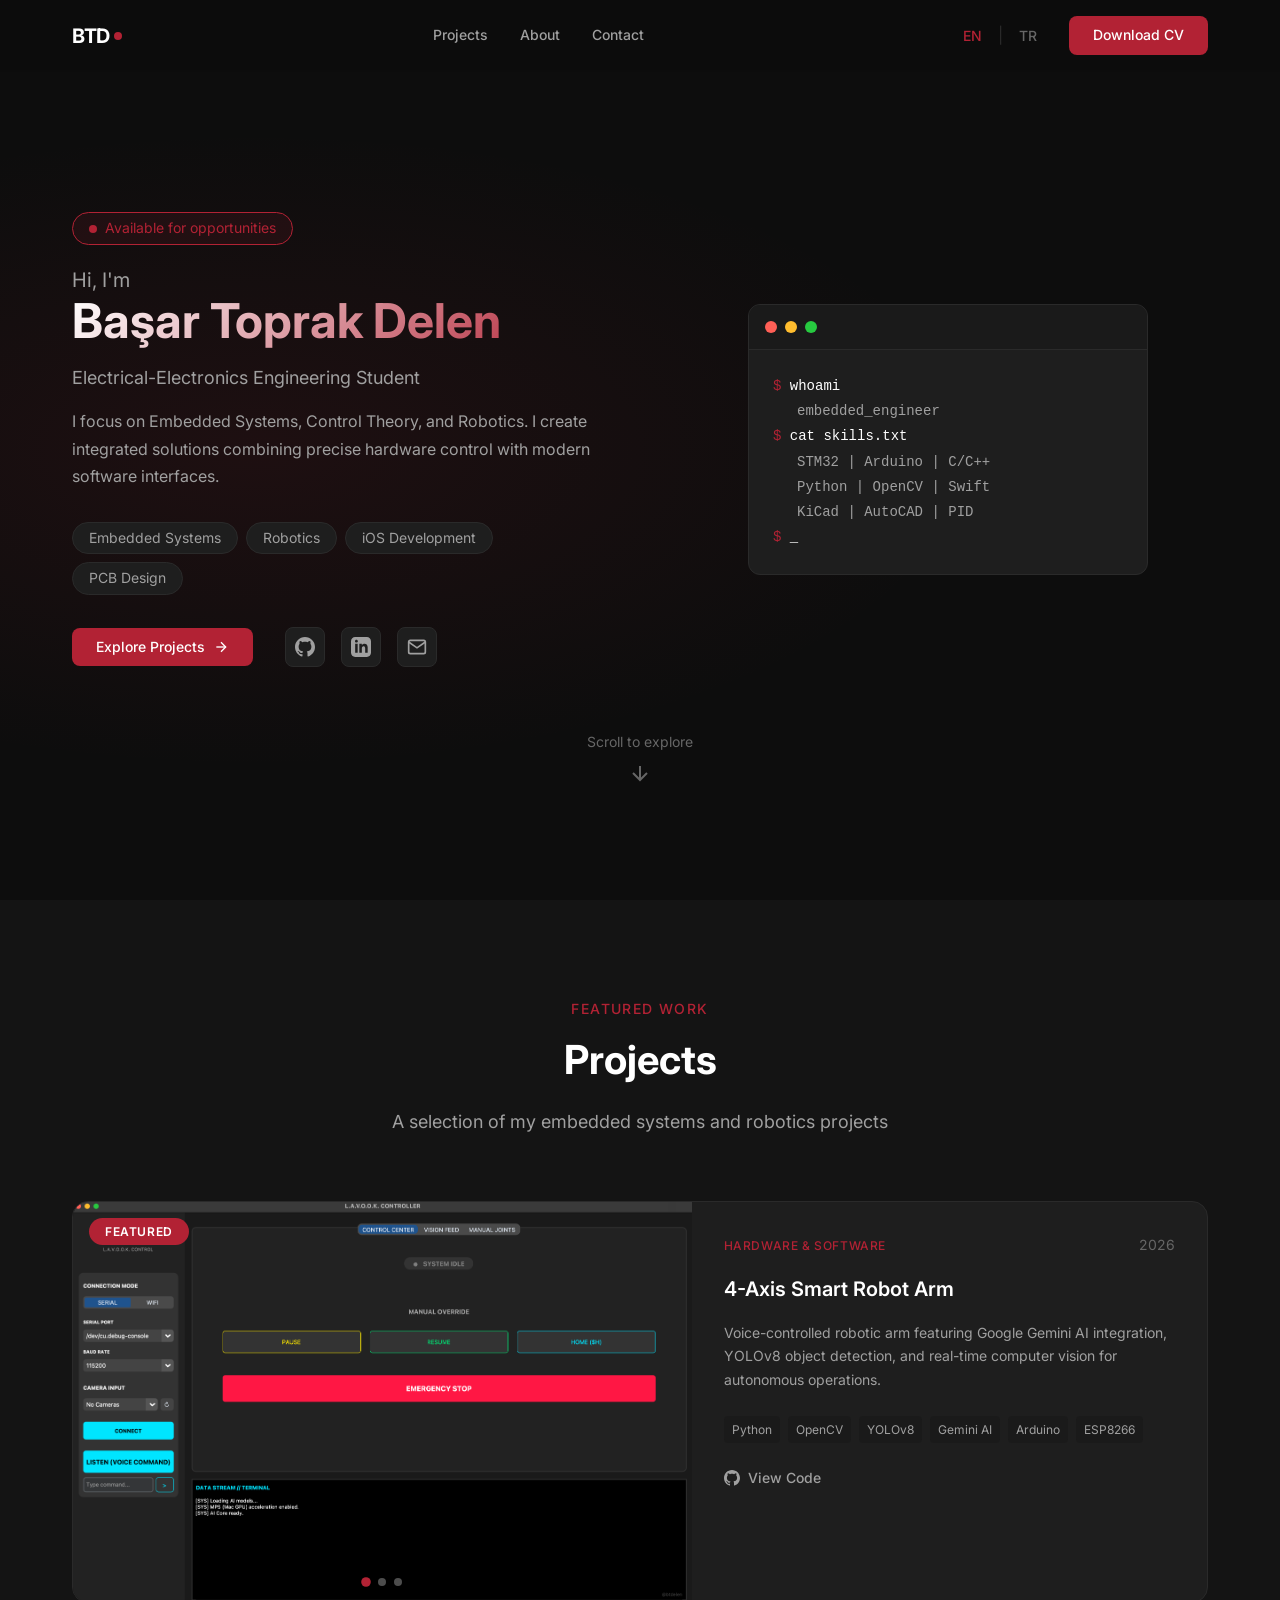
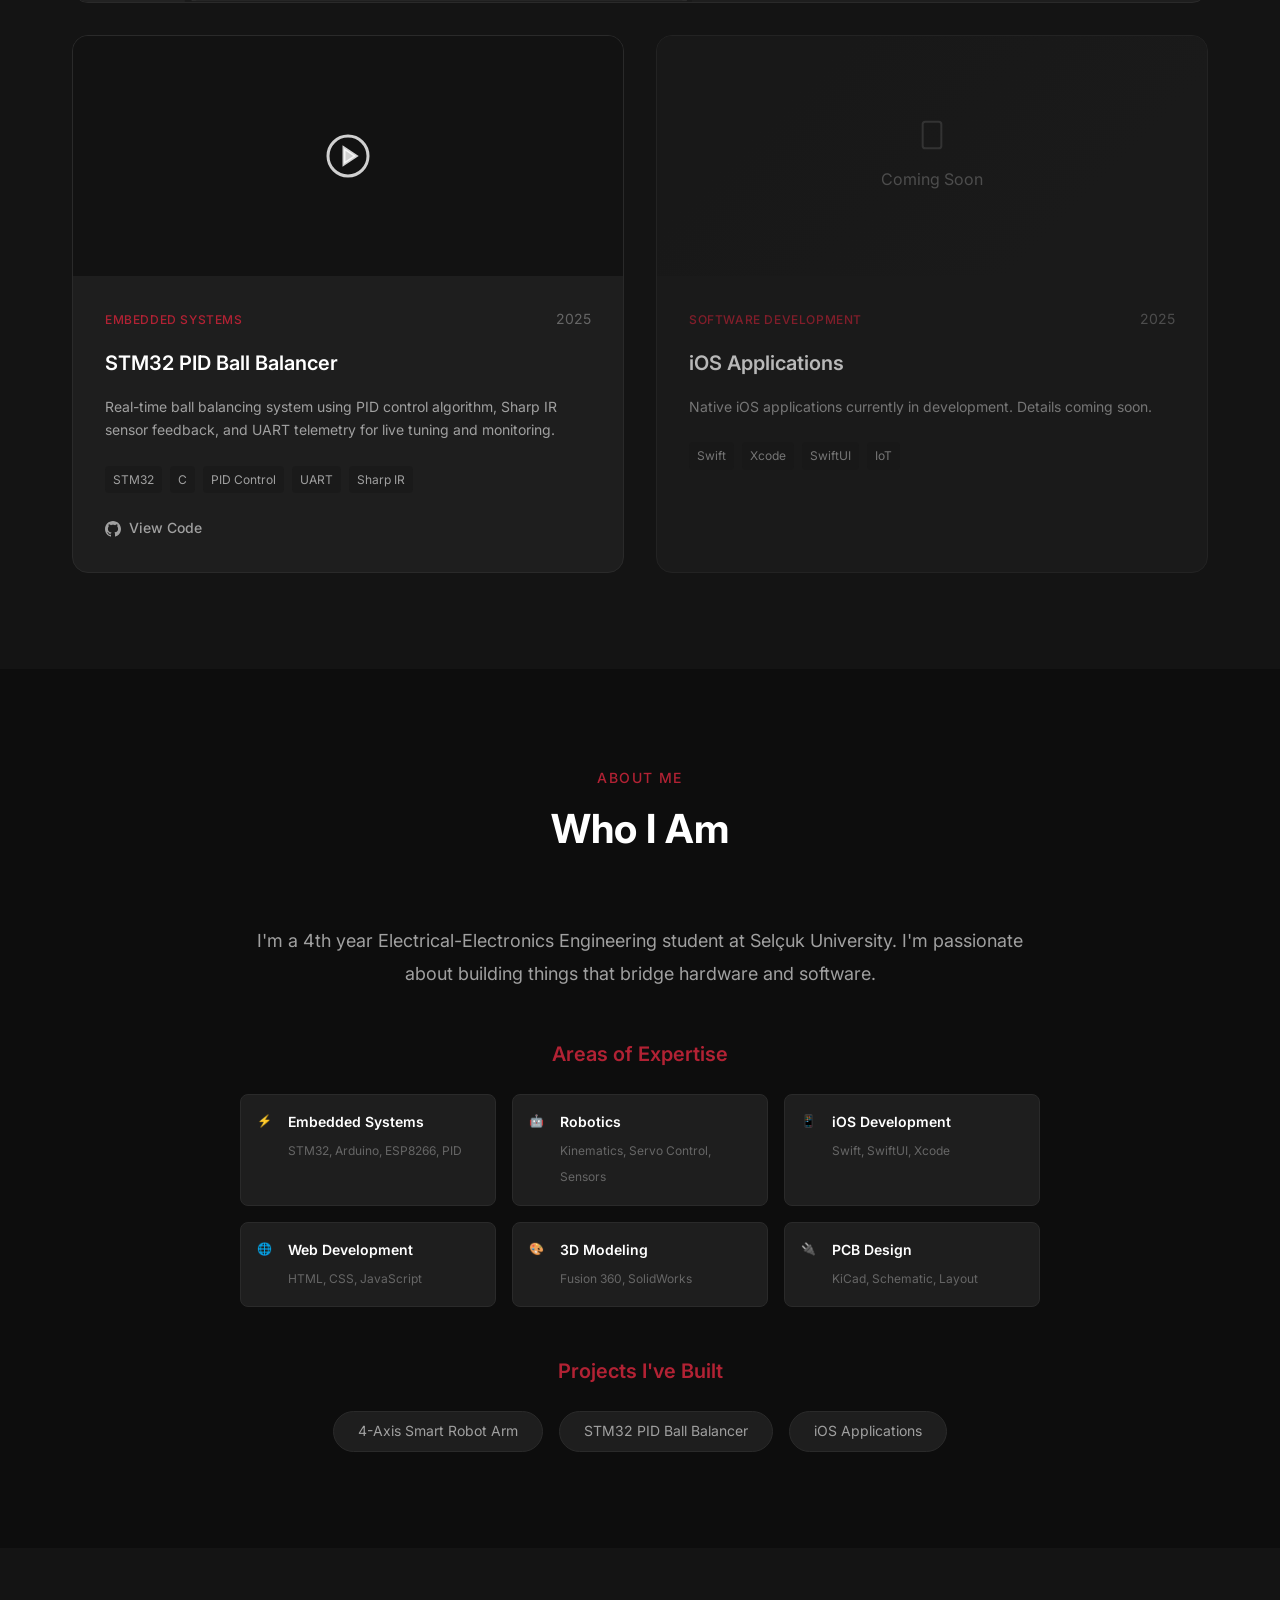
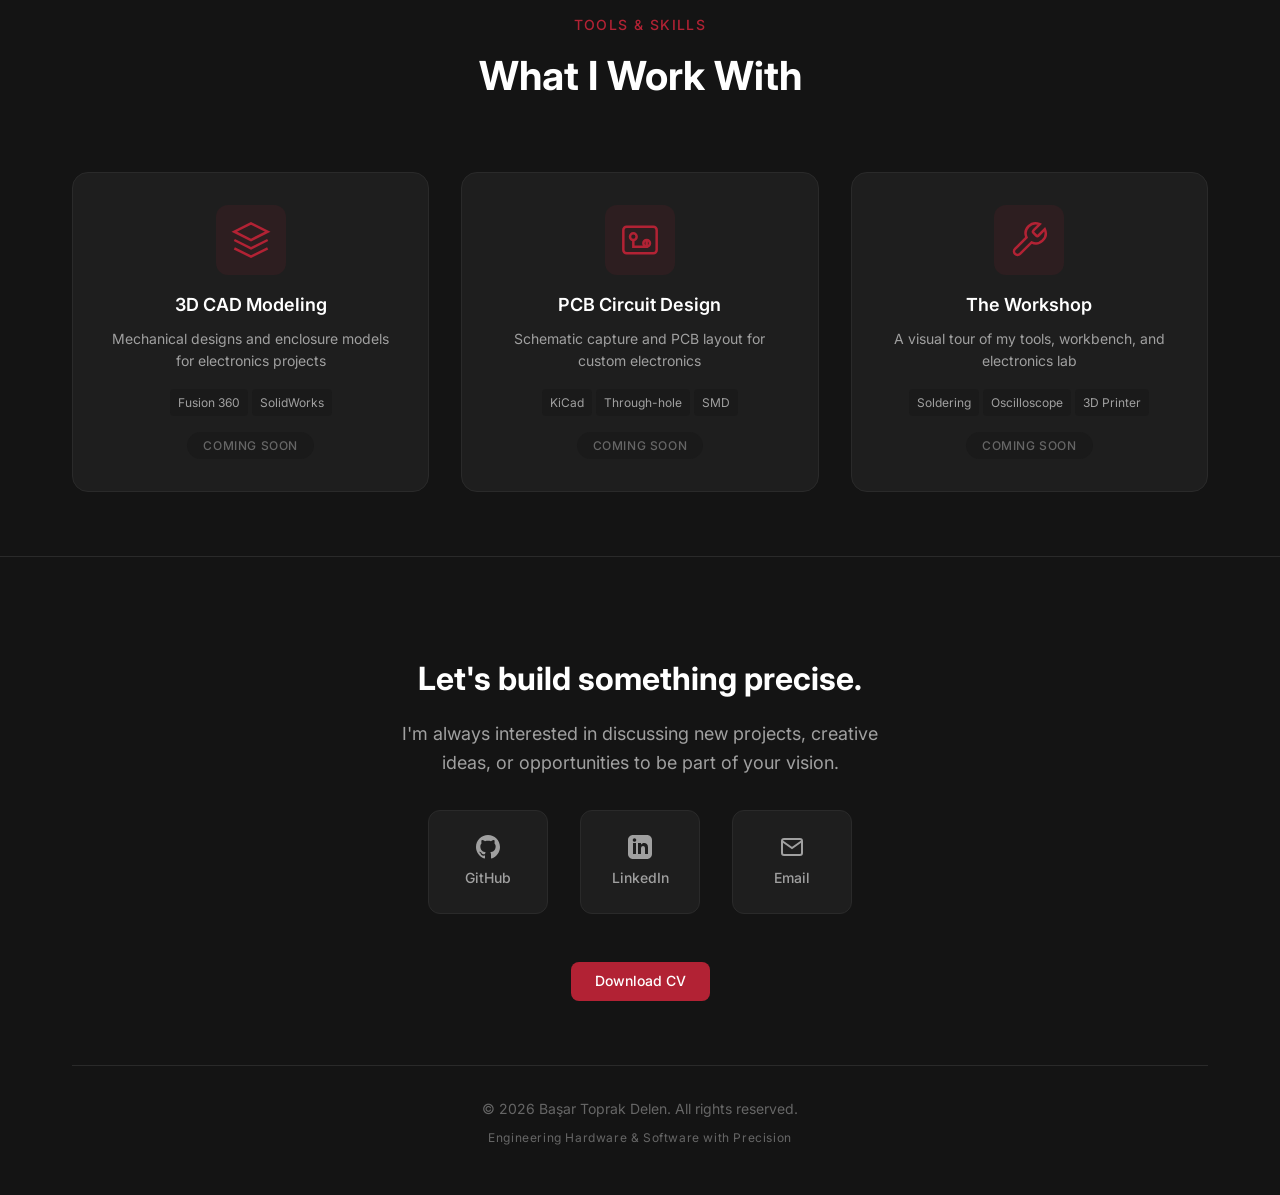
==== index.html @ c2cd107e "Add files via upload" ====
<!DOCTYPE html>
<html lang="en">

<head>
    <meta charset="UTF-8">
    <meta name="viewport" content="width=device-width, initial-scale=1.0">
    <meta name="description"
        content="Başar Toprak Delen - Electrical-Electronics Engineer specializing in Embedded Systems, Robotics, and iOS Development">
    <meta name="keywords" content="Embedded Systems, Robotics, iOS Development, STM32, Arduino, Swift, PCB Design">
    <meta name="author" content="Başar Toprak Delen">

    <title>Başar Toprak Delen | Embedded Systems & Robotics Engineer</title>

    <!-- Favicon -->
    <link rel="icon" type="image/svg+xml"
        href="data:image/svg+xml,<svg xmlns='http://www.w3.org/2000/svg' viewBox='0 0 100 100'><text y='.9em' font-size='90'>⚡</text></svg>">

    <!-- Google Fonts -->
    <link rel="preconnect" href="https://fonts.googleapis.com">
    <link rel="preconnect" href="https://fonts.gstatic.com" crossorigin>
    <link href="https://fonts.googleapis.com/css2?family=Inter:wght@300;400;500;600;700&display=swap" rel="stylesheet">

    <!-- Styles -->
    <link rel="stylesheet" href="styles.css">
</head>

<body>
    <!-- Header -->
    <header class="header" id="header">
        <div class="header-container">
            <a href="#" class="logo">
                <span class="logo-text">BTD</span>
                <span class="logo-dot"></span>
            </a>

            <nav class="nav">
                <a href="#projects" class="nav-link" data-i18n="nav.projects">Projects</a>
                <a href="#about" class="nav-link" data-i18n="nav.about">About</a>
                <a href="#contact" class="nav-link" data-i18n="nav.contact">Contact</a>
            </nav>

            <div class="header-actions">
                <!-- Language Toggle -->
                <div class="lang-toggle">
                    <button class="lang-btn active" data-lang="en">EN</button>
                    <span class="lang-divider">|</span>
                    <button class="lang-btn" data-lang="tr">TR</button>
                </div>

                <!-- CV Download Button -->
                <a href="#" class="btn btn-primary cv-btn" id="cv-download" data-i18n="header.cv">
                    <svg width="16" height="16" viewBox="0 0 24 24" fill="none" stroke="currentColor" stroke-width="2">
                        <path d="M21 15v4a2 2 0 0 1-2 2H5a2 2 0 0 1-2-2v-4" />
                        <polyline points="7 10 12 15 17 10" />
                        <line x1="12" y1="15" x2="12" y2="3" />
                    </svg>
                    Download CV
                </a>
            </div>

            <!-- Mobile Menu Button -->
            <button class="mobile-menu-btn" id="mobile-menu-btn" aria-label="Toggle menu">
                <span></span>
                <span></span>
                <span></span>
            </button>
        </div>
    </header>

    <!-- Mobile Navigation -->
    <div class="mobile-nav" id="mobile-nav">
        <nav class="mobile-nav-links">
            <a href="#projects" class="mobile-nav-link" data-i18n="nav.projects">Projects</a>
            <a href="#about" class="mobile-nav-link" data-i18n="nav.about">About</a>
            <a href="#contact" class="mobile-nav-link" data-i18n="nav.contact">Contact</a>
            <a href="#" class="btn btn-primary cv-btn mobile-cv" data-i18n="header.cv">Download CV</a>
        </nav>
    </div>

    <!-- Hero Section -->
    <section class="hero" id="hero">
        <div class="hero-container">
            <div class="hero-content">
                <div class="hero-badge">
                    <span class="badge-dot"></span>
                    <span data-i18n="hero.badge">Available for opportunities</span>
                </div>

                <h1 class="hero-title">
                    <span data-i18n="hero.greeting">Hi, I'm</span>
                    <span class="hero-name">Başar Toprak Delen</span>
                </h1>

                <p class="hero-subtitle" data-i18n="hero.subtitle">
                    Electrical-Electronics Engineering Student
                </p>

                <p class="hero-description" data-i18n="hero.description">
                    I focus on Embedded Systems, Control Theory, and Robotics.
                    I create integrated solutions combining precise hardware control with modern software interfaces.
                </p>

                <div class="hero-tags">
                    <span class="tag">Embedded Systems</span>
                    <span class="tag">Robotics</span>
                    <span class="tag">iOS Development</span>
                    <span class="tag">PCB Design</span>
                </div>

                <div class="hero-actions">
                    <a href="#projects" class="btn btn-primary">
                        <span data-i18n="hero.cta.projects">Explore Projects</span>
                        <svg width="16" height="16" viewBox="0 0 24 24" fill="none" stroke="currentColor"
                            stroke-width="2">
                            <line x1="5" y1="12" x2="19" y2="12" />
                            <polyline points="12 5 19 12 12 19" />
                        </svg>
                    </a>
                    <div class="hero-social">
                        <a href="https://github.com/btdelen" target="_blank" rel="noopener" class="social-link"
                            aria-label="GitHub">
                            <svg width="20" height="20" viewBox="0 0 24 24" fill="currentColor">
                                <path
                                    d="M12 0c-6.626 0-12 5.373-12 12 0 5.302 3.438 9.8 8.207 11.387.599.111.793-.261.793-.577v-2.234c-3.338.726-4.033-1.416-4.033-1.416-.546-1.387-1.333-1.756-1.333-1.756-1.089-.745.083-.729.083-.729 1.205.084 1.839 1.237 1.839 1.237 1.07 1.834 2.807 1.304 3.492.997.107-.775.418-1.305.762-1.604-2.665-.305-5.467-1.334-5.467-5.931 0-1.311.469-2.381 1.236-3.221-.124-.303-.535-1.524.117-3.176 0 0 1.008-.322 3.301 1.23.957-.266 1.983-.399 3.003-.404 1.02.005 2.047.138 3.006.404 2.291-1.552 3.297-1.23 3.297-1.23.653 1.653.242 2.874.118 3.176.77.84 1.235 1.911 1.235 3.221 0 4.609-2.807 5.624-5.479 5.921.43.372.823 1.102.823 2.222v3.293c0 .319.192.694.801.576 4.765-1.589 8.199-6.086 8.199-11.386 0-6.627-5.373-12-12-12z" />
                            </svg>
                        </a>
                        <a href="https://linkedin.com/in/btdelen" target="_blank" rel="noopener" class="social-link"
                            aria-label="LinkedIn">
                            <svg width="20" height="20" viewBox="0 0 24 24" fill="currentColor">
                                <path
                                    d="M19 0h-14c-2.761 0-5 2.239-5 5v14c0 2.761 2.239 5 5 5h14c2.762 0 5-2.239 5-5v-14c0-2.761-2.238-5-5-5zm-11 19h-3v-11h3v11zm-1.5-12.268c-.966 0-1.75-.79-1.75-1.764s.784-1.764 1.75-1.764 1.75.79 1.75 1.764-.783 1.764-1.75 1.764zm13.5 12.268h-3v-5.604c0-3.368-4-3.113-4 0v5.604h-3v-11h3v1.765c1.396-2.586 7-2.777 7 2.476v6.759z" />
                            </svg>
                        </a>
                        <a href="mailto:toprakdelen0@gmail.com" class="social-link" aria-label="Email">
                            <svg width="20" height="20" viewBox="0 0 24 24" fill="none" stroke="currentColor"
                                stroke-width="2">
                                <path d="M4 4h16c1.1 0 2 .9 2 2v12c0 1.1-.9 2-2 2H4c-1.1 0-2-.9-2-2V6c0-1.1.9-2 2-2z" />
                                <polyline points="22,6 12,13 2,6" />
                            </svg>
                        </a>
                    </div>
                </div>
            </div>

            <div class="hero-visual">
                <div class="hero-card">
                    <div class="card-glow"></div>
                    <div class="card-content">
                        <div class="terminal-header">
                            <span class="terminal-dot red"></span>
                            <span class="terminal-dot yellow"></span>
                            <span class="terminal-dot green"></span>
                        </div>
                        <div class="terminal-body">
                            <p><span class="terminal-prompt">$</span> <span class="terminal-cmd">whoami</span></p>
                            <p class="terminal-output">embedded_engineer</p>
                            <p><span class="terminal-prompt">$</span> <span class="terminal-cmd">cat skills.txt</span>
                            </p>
                            <p class="terminal-output">STM32 | Arduino | C/C++</p>
                            <p class="terminal-output">Python | OpenCV | Swift</p>
                            <p class="terminal-output">KiCad | AutoCAD | PID</p>
                            <p><span class="terminal-prompt">$</span> <span class="terminal-cursor">_</span></p>
                        </div>
                    </div>
                </div>
            </div>
        </div>

        <!-- Scroll Indicator -->
        <div class="scroll-indicator">
            <span data-i18n="hero.scroll">Scroll to explore</span>
            <div class="scroll-arrow">
                <svg width="24" height="24" viewBox="0 0 24 24" fill="none" stroke="currentColor" stroke-width="2">
                    <line x1="12" y1="5" x2="12" y2="19" />
                    <polyline points="19 12 12 19 5 12" />
                </svg>
            </div>
        </div>
    </section>

    <!-- Projects Section -->
    <section class="projects" id="projects">
        <div class="section-container">
            <div class="section-header">
                <span class="section-label" data-i18n="projects.label">Featured Work</span>
                <h2 class="section-title" data-i18n="projects.title">Projects</h2>
                <p class="section-description" data-i18n="projects.description">
                    A selection of my embedded systems and robotics projects
                </p>
            </div>

            <div class="projects-grid">
                <!-- Robot Arm Project -->
                <article class="project-card featured" data-modal="robot-arm">
                    <div class="project-image">
                        <div class="image-carousel" id="robot-arm-carousel">
                            <img src="assets/images/robot-arm/control_center.png" alt="Robot Arm Control Center"
                                class="carousel-img active">
                            <img src="assets/images/robot-arm/manual_joints.png" alt="Robot Arm Manual Control"
                                class="carousel-img">
                            <img src="assets/images/robot-arm/vision_feed.png" alt="Robot Arm Vision Feed"
                                class="carousel-img">
                            <div class="carousel-dots">
                                <button class="dot active" data-index="0"></button>
                                <button class="dot" data-index="1"></button>
                                <button class="dot" data-index="2"></button>
                            </div>
                        </div>
                        <div class="project-badge">
                            <span data-i18n="projects.featured">Featured</span>
                        </div>
                    </div>
                    <div class="project-content">
                        <div class="project-header">
                            <span class="project-category" data-i18n="projects.category.hardware">Hardware &
                                Software</span>
                            <span class="project-year">2026</span>
                        </div>
                        <h3 class="project-title">4-Axis Smart Robot Arm</h3>
                        <p class="project-description" data-i18n="projects.robotarm.description">
                            Voice-controlled robotic arm featuring Google Gemini AI integration,
                            YOLOv8 object detection, and real-time computer vision for autonomous operations.
                        </p>
                        <div class="project-tech">
                            <span class="tech-tag">Python</span>
                            <span class="tech-tag">OpenCV</span>
                            <span class="tech-tag">YOLOv8</span>
                            <span class="tech-tag">Gemini AI</span>
                            <span class="tech-tag">Arduino</span>
                            <span class="tech-tag">ESP8266</span>
                        </div>
                        <div class="project-links">
                            <a href="https://github.com/btdelen/lavook-robot-arm" target="_blank" rel="noopener"
                                class="project-link">
                                <svg width="16" height="16" viewBox="0 0 24 24" fill="currentColor">
                                    <path
                                        d="M12 0c-6.626 0-12 5.373-12 12 0 5.302 3.438 9.8 8.207 11.387.599.111.793-.261.793-.577v-2.234c-3.338.726-4.033-1.416-4.033-1.416-.546-1.387-1.333-1.756-1.333-1.756-1.089-.745.083-.729.083-.729 1.205.084 1.839 1.237 1.839 1.237 1.07 1.834 2.807 1.304 3.492.997.107-.775.418-1.305.762-1.604-2.665-.305-5.467-1.334-5.467-5.931 0-1.311.469-2.381 1.236-3.221-.124-.303-.535-1.524.117-3.176 0 0 1.008-.322 3.301 1.23.957-.266 1.983-.399 3.003-.404 1.02.005 2.047.138 3.006.404 2.291-1.552 3.297-1.23 3.297-1.23.653 1.653.242 2.874.118 3.176.77.84 1.235 1.911 1.235 3.221 0 4.609-2.807 5.624-5.479 5.921.43.372.823 1.102.823 2.222v3.293c0 .319.192.694.801.576 4.765-1.589 8.199-6.086 8.199-11.386 0-6.627-5.373-12-12-12z" />
                                </svg>
                                <span data-i18n="projects.viewCode">View Code</span>
                            </a>
                        </div>
                    </div>
                </article>

                <!-- Ball Balancer Project -->
                <article class="project-card" data-modal="ball-balancer">
                    <div class="project-image">
                        <video class="card-video-preview" muted playsinline preload="metadata">
                            <source src="assets/videos/ball_balancer/FullSizeRender-compressed.MOV#t=0.5"
                                type="video/quicktime">
                            <source src="assets/videos/ball_balancer/FullSizeRender-compressed.MOV#t=0.5"
                                type="video/mp4">
                        </video>
                        <div class="video-play-overlay">
                            <svg width="48" height="48" viewBox="0 0 24 24" fill="none" stroke="currentColor"
                                stroke-width="1.5">
                                <circle cx="12" cy="12" r="10" />
                                <polygon points="10 8 16 12 10 16 10 8" fill="currentColor" />
                            </svg>
                        </div>
                    </div>
                    <div class="project-content">
                        <div class="project-header">
                            <span class="project-category" data-i18n="projects.category.embedded">Embedded
                                Systems</span>
                            <span class="project-year">2025</span>
                        </div>
                        <h3 class="project-title">STM32 PID Ball Balancer</h3>
                        <p class="project-description" data-i18n="projects.balancer.description">
                            Real-time ball balancing system using PID control algorithm, Sharp IR sensor
                            feedback, and UART telemetry for live tuning and monitoring.
                        </p>
                        <div class="project-tech">
                            <span class="tech-tag">STM32</span>
                            <span class="tech-tag">C</span>
                            <span class="tech-tag">PID Control</span>
                            <span class="tech-tag">UART</span>
                            <span class="tech-tag">Sharp IR</span>
                        </div>
                        <div class="project-links">
                            <a href="https://github.com/btdelen/STM32-PID-Balancer" target="_blank" rel="noopener"
                                class="project-link">
                                <svg width="16" height="16" viewBox="0 0 24 24" fill="currentColor">
                                    <path
                                        d="M12 0c-6.626 0-12 5.373-12 12 0 5.302 3.438 9.8 8.207 11.387.599.111.793-.261.793-.577v-2.234c-3.338.726-4.033-1.416-4.033-1.416-.546-1.387-1.333-1.756-1.333-1.756-1.089-.745.083-.729.083-.729 1.205.084 1.839 1.237 1.839 1.237 1.07 1.834 2.807 1.304 3.492.997.107-.775.418-1.305.762-1.604-2.665-.305-5.467-1.334-5.467-5.931 0-1.311.469-2.381 1.236-3.221-.124-.303-.535-1.524.117-3.176 0 0 1.008-.322 3.301 1.23.957-.266 1.983-.399 3.003-.404 1.02.005 2.047.138 3.006.404 2.291-1.552 3.297-1.23 3.297-1.23.653 1.653.242 2.874.118 3.176.77.84 1.235 1.911 1.235 3.221 0 4.609-2.807 5.624-5.479 5.921.43.372.823 1.102.823 2.222v3.293c0 .319.192.694.801.576 4.765-1.589 8.199-6.086 8.199-11.386 0-6.627-5.373-12-12-12z" />
                                </svg>
                                <span data-i18n="projects.viewCode">View Code</span>
                            </a>
                        </div>
                    </div>
                </article>

                <!-- iOS Apps - Coming Soon -->
                <article class="project-card coming-soon">
                    <div class="project-image">
                        <div class="coming-soon-overlay">
                            <div class="coming-soon-content">
                                <svg width="32" height="32" viewBox="0 0 24 24" fill="none" stroke="currentColor"
                                    stroke-width="1.5">
                                    <rect x="5" y="2" width="14" height="20" rx="2" ry="2" />
                                    <line x1="12" y1="18" x2="12.01" y2="18" />
                                </svg>
                                <span data-i18n="projects.comingSoon">Coming Soon</span>
                            </div>
                        </div>
                    </div>
                    <div class="project-content">
                        <div class="project-header">
                            <span class="project-category" data-i18n="projects.category.software">Software
                                Development</span>
                            <span class="project-year">2025</span>
                        </div>
                        <h3 class="project-title">iOS Applications</h3>
                        <p class="project-description" data-i18n="projects.ios.description">
                            Native iOS applications bridging mobile and embedded hardware.
                            Real-time communication solutions for IoT devices.
                        </p>
                        <div class="project-tech">
                            <span class="tech-tag">Swift</span>
                            <span class="tech-tag">Xcode</span>
                            <span class="tech-tag">SwiftUI</span>
                            <span class="tech-tag">IoT</span>
                        </div>
                    </div>
                </article>
            </div>
        </div>
    </section>

    <!-- About Section -->
    <section class="about-section" id="about">
        <div class="section-container">
            <div class="section-header">
                <span class="section-label" data-i18n="about.label">About Me</span>
                <h2 class="section-title" data-i18n="about.title">Who I Am</h2>
            </div>

            <div class="about-content">
                <div class="about-text">
                    <p class="about-bio" data-i18n="about.bio">
                        I'm a 4th year Electrical-Electronics Engineering student at Selçuk University.
                        I'm passionate about building things that bridge hardware and software.
                    </p>

                    <div class="about-skills">
                        <h3 data-i18n="about.skills.title">Areas of Expertise</h3>
                        <div class="skills-grid">
                            <div class="skill-item">
                                <span class="skill-icon">⚡</span>
                                <div>
                                    <strong data-i18n="about.skills.embedded">Embedded Systems</strong>
                                    <span>STM32, Arduino, ESP8266, PID</span>
                                </div>
                            </div>
                            <div class="skill-item">
                                <span class="skill-icon">🤖</span>
                                <div>
                                    <strong data-i18n="about.skills.robotics">Robotics</strong>
                                    <span>Kinematics, Servo Control, Sensors</span>
                                </div>
                            </div>
                            <div class="skill-item">
                                <span class="skill-icon">📱</span>
                                <div>
                                    <strong data-i18n="about.skills.ios">iOS Development</strong>
                                    <span>Swift, SwiftUI, Xcode</span>
                                </div>
                            </div>
                            <div class="skill-item">
                                <span class="skill-icon">🌐</span>
                                <div>
                                    <strong data-i18n="about.skills.web">Web Development</strong>
                                    <span>HTML, CSS, JavaScript</span>
                                </div>
                            </div>
                            <div class="skill-item">
                                <span class="skill-icon">🎨</span>
                                <div>
                                    <strong data-i18n="about.skills.cad">3D Modeling</strong>
                                    <span>Fusion 360, SolidWorks</span>
                                </div>
                            </div>
                            <div class="skill-item">
                                <span class="skill-icon">🔌</span>
                                <div>
                                    <strong data-i18n="about.skills.pcb">PCB Design</strong>
                                    <span>KiCad, Schematic, Layout</span>
                                </div>
                            </div>
                        </div>
                    </div>

                    <div class="about-projects">
                        <h3 data-i18n="about.projects.title">Projects I've Built</h3>
                        <ul class="project-list">
                            <li>4-Axis Smart Robot Arm</li>
                            <li>STM32 PID Ball Balancer</li>
                            <li>iOS Applications</li>
                        </ul>
                    </div>
                </div>
            </div>
        </div>
    </section>

    <!-- Skills & Tools Section -->
    <section class="skills-section" id="skills">
        <div class="section-container">
            <div class="section-header">
                <span class="section-label" data-i18n="skills.label">Tools & Skills</span>
                <h2 class="section-title" data-i18n="skills.title">What I Work With</h2>
            </div>

            <div class="skills-tools-grid">
                <!-- 3D CAD -->
                <div class="tool-card">
                    <div class="tool-icon">
                        <svg width="40" height="40" viewBox="0 0 24 24" fill="none" stroke="currentColor"
                            stroke-width="1.5">
                            <path d="M12 2L2 7l10 5 10-5-10-5z" />
                            <path d="M2 17l10 5 10-5" />
                            <path d="M2 12l10 5 10-5" />
                        </svg>
                    </div>
                    <h3 class="tool-title" data-i18n="skills.cad.title">3D CAD Modeling</h3>
                    <p class="tool-description" data-i18n="skills.cad.description">Mechanical designs and enclosure
                        models for electronics projects</p>
                    <div class="tool-tags">
                        <span>Fusion 360</span>
                        <span>SolidWorks</span>
                    </div>
                    <span class="tool-badge" data-i18n="projects.comingSoon">Coming Soon</span>
                </div>

                <!-- PCB Design -->
                <div class="tool-card">
                    <div class="tool-icon">
                        <svg width="40" height="40" viewBox="0 0 24 24" fill="none" stroke="currentColor"
                            stroke-width="1.5">
                            <rect x="2" y="4" width="20" height="16" rx="2" />
                            <circle cx="8" cy="10" r="2" />
                            <circle cx="16" cy="14" r="2" />
                            <path d="M8 12v4h8v-4" />
                        </svg>
                    </div>
                    <h3 class="tool-title" data-i18n="skills.pcb.title">PCB Circuit Design</h3>
                    <p class="tool-description" data-i18n="skills.pcb.description">Schematic capture and PCB layout for
                        custom electronics</p>
                    <div class="tool-tags">
                        <span>KiCad</span>
                        <span>Through-hole</span>
                        <span>SMD</span>
                    </div>
                    <span class="tool-badge" data-i18n="projects.comingSoon">Coming Soon</span>
                </div>

                <!-- Workshop -->
                <div class="tool-card">
                    <div class="tool-icon">
                        <svg width="40" height="40" viewBox="0 0 24 24" fill="none" stroke="currentColor"
                            stroke-width="1.5">
                            <path
                                d="M14.7 6.3a1 1 0 0 0 0 1.4l1.6 1.6a1 1 0 0 0 1.4 0l3.77-3.77a6 6 0 0 1-7.94 7.94l-6.91 6.91a2.12 2.12 0 0 1-3-3l6.91-6.91a6 6 0 0 1 7.94-7.94l-3.76 3.76z" />
                        </svg>
                    </div>
                    <h3 class="tool-title" data-i18n="skills.workshop.title">The Workshop</h3>
                    <p class="tool-description" data-i18n="skills.workshop.description">A visual tour of my tools,
                        workbench, and electronics lab</p>
                    <div class="tool-tags">
                        <span>Soldering</span>
                        <span>Oscilloscope</span>
                        <span>3D Printer</span>
                    </div>
                    <span class="tool-badge" data-i18n="projects.comingSoon">Coming Soon</span>
                </div>
            </div>
        </div>
    </section>

    <!-- Contact Section -->
    <footer class="contact" id="contact">
        <div class="section-container">
            <div class="contact-content">
                <h2 class="contact-title" data-i18n="contact.title">Let's build something precise.</h2>
                <p class="contact-description" data-i18n="contact.description">
                    I'm always interested in discussing new projects, creative ideas,
                    or opportunities to be part of your vision.
                </p>

                <div class="contact-links">
                    <a href="https://github.com/btdelen" target="_blank" rel="noopener" class="contact-link">
                        <svg width="24" height="24" viewBox="0 0 24 24" fill="currentColor">
                            <path
                                d="M12 0c-6.626 0-12 5.373-12 12 0 5.302 3.438 9.8 8.207 11.387.599.111.793-.261.793-.577v-2.234c-3.338.726-4.033-1.416-4.033-1.416-.546-1.387-1.333-1.756-1.333-1.756-1.089-.745.083-.729.083-.729 1.205.084 1.839 1.237 1.839 1.237 1.07 1.834 2.807 1.304 3.492.997.107-.775.418-1.305.762-1.604-2.665-.305-5.467-1.334-5.467-5.931 0-1.311.469-2.381 1.236-3.221-.124-.303-.535-1.524.117-3.176 0 0 1.008-.322 3.301 1.23.957-.266 1.983-.399 3.003-.404 1.02.005 2.047.138 3.006.404 2.291-1.552 3.297-1.23 3.297-1.23.653 1.653.242 2.874.118 3.176.77.84 1.235 1.911 1.235 3.221 0 4.609-2.807 5.624-5.479 5.921.43.372.823 1.102.823 2.222v3.293c0 .319.192.694.801.576 4.765-1.589 8.199-6.086 8.199-11.386 0-6.627-5.373-12-12-12z" />
                        </svg>
                        <span>GitHub</span>
                    </a>
                    <a href="https://linkedin.com/in/btdelen" target="_blank" rel="noopener" class="contact-link">
                        <svg width="24" height="24" viewBox="0 0 24 24" fill="currentColor">
                            <path
                                d="M19 0h-14c-2.761 0-5 2.239-5 5v14c0 2.761 2.239 5 5 5h14c2.762 0 5-2.239 5-5v-14c0-2.761-2.238-5-5-5zm-11 19h-3v-11h3v11zm-1.5-12.268c-.966 0-1.75-.79-1.75-1.764s.784-1.764 1.75-1.764 1.75.79 1.75 1.764-.783 1.764-1.75 1.764zm13.5 12.268h-3v-5.604c0-3.368-4-3.113-4 0v5.604h-3v-11h3v1.765c1.396-2.586 7-2.777 7 2.476v6.759z" />
                        </svg>
                        <span>LinkedIn</span>
                    </a>
                    <a href="mailto:toprakdelen0@gmail.com" class="contact-link">
                        <svg width="24" height="24" viewBox="0 0 24 24" fill="none" stroke="currentColor"
                            stroke-width="2">
                            <path d="M4 4h16c1.1 0 2 .9 2 2v12c0 1.1-.9 2-2 2H4c-1.1 0-2-.9-2-2V6c0-1.1.9-2 2-2z" />
                            <polyline points="22,6 12,13 2,6" />
                        </svg>
                        <span>Email</span>
                    </a>
                </div>

                <a href="#" class="btn btn-primary cv-btn contact-cv" id="contact-cv-download" data-i18n="header.cv">
                    <svg width="16" height="16" viewBox="0 0 24 24" fill="none" stroke="currentColor" stroke-width="2">
                        <path d="M21 15v4a2 2 0 0 1-2 2H5a2 2 0 0 1-2-2v-4" />
                        <polyline points="7 10 12 15 17 10" />
                        <line x1="12" y1="15" x2="12" y2="3" />
                    </svg>
                    Download CV
                </a>
            </div>

            <div class="footer-bottom">
                <p class="copyright">© 2026 Başar Toprak Delen. <span data-i18n="footer.rights">All rights
                        reserved.</span></p>
                <p class="footer-tagline" data-i18n="footer.tagline">Engineering Hardware & Software with Precision</p>
            </div>
        </div>
    </footer>
    <!-- Project Detail Modals -->
    <div class="modal-overlay" id="modal-overlay"></div>

    <!-- Robot Arm Modal -->
    <div class="project-modal" id="modal-robot-arm">
        <div class="modal-container">
            <button class="modal-close" aria-label="Close modal">
                <svg width="24" height="24" viewBox="0 0 24 24" fill="none" stroke="currentColor" stroke-width="2">
                    <line x1="18" y1="6" x2="6" y2="18" />
                    <line x1="6" y1="6" x2="18" y2="18" />
                </svg>
            </button>

            <div class="modal-header">
                <span class="modal-category" data-i18n="projects.category.hardware">Hardware & Software</span>
                <h2 class="modal-title">4-Axis Smart Robot Arm</h2>
            </div>

            <div class="modal-gallery">
                <img src="assets/images/robot-arm/robot_photo_1.jpg" alt="Robot Arm Photo 1" class="modal-img active">
                <img src="assets/images/robot-arm/robot_photo_2.jpg" alt="Robot Arm Photo 2" class="modal-img">
                <img src="assets/images/robot-arm/robot_photo_3.jpg" alt="Robot Arm Photo 3" class="modal-img">
                <img src="assets/images/robot-arm/robot_photo_4.jpg" alt="Robot Arm Photo 4" class="modal-img">
                <img src="assets/images/robot-arm/control_center.png" alt="Control Center UI" class="modal-img">
                <img src="assets/images/robot-arm/manual_joints.png" alt="Manual Joints UI" class="modal-img">
                <img src="assets/images/robot-arm/vision_feed.png" alt="Vision Feed UI" class="modal-img">
                <div class="modal-gallery-nav">
                    <button class="gallery-dot active" data-index="0"></button>
                    <button class="gallery-dot" data-index="1"></button>
                    <button class="gallery-dot" data-index="2"></button>
                    <button class="gallery-dot" data-index="3"></button>
                    <button class="gallery-dot" data-index="4"></button>
                    <button class="gallery-dot" data-index="5"></button>
                    <button class="gallery-dot" data-index="6"></button>
                </div>
            </div>

            <div class="modal-video">
                <video autoplay loop muted playsinline class="embedded-video">
                    <source src="assets/videos/robot_arm/IMG_5715-compressed.MOV" type="video/quicktime">
                    <source src="assets/videos/robot_arm/IMG_5715-compressed.MOV" type="video/mp4">
                </video>
            </div>

            <div class="modal-video">
                <video autoplay loop muted playsinline class="embedded-video">
                    <source src="assets/videos/robot_arm/IMG_5715-compressed 2.MOV" type="video/quicktime">
                    <source src="assets/videos/robot_arm/IMG_5715-compressed 2.MOV" type="video/mp4">
                </video>
            </div>

            <div class="modal-content">
                <div class="modal-section">
                    <h3 data-i18n="modal.overview">Overview</h3>
                    <p data-i18n="modal.robotarm.overview">
                        A sophisticated 4-axis robotic arm system that combines AI-powered voice control,
                        real-time object detection, and precise inverse kinematics for autonomous pick-and-place
                        operations.
                    </p>
                </div>

                <div class="modal-section">
                    <h3 data-i18n="modal.features">Key Features</h3>
                    <ul class="modal-features">
                        <li>
                            <span class="feature-icon">🎤</span>
                            <div>
                                <strong data-i18n="modal.robotarm.f1.title">Voice Control</strong>
                                <p data-i18n="modal.robotarm.f1.desc">Natural language commands via Google Gemini AI
                                    integration</p>
                            </div>
                        </li>
                        <li>
                            <span class="feature-icon">👁️</span>
                            <div>
                                <strong data-i18n="modal.robotarm.f2.title">Object Detection</strong>
                                <p data-i18n="modal.robotarm.f2.desc">Real-time YOLOv8 detection with OpenCV computer
                                    vision</p>
                            </div>
                        </li>
                        <li>
                            <span class="feature-icon">🎯</span>
                            <div>
                                <strong data-i18n="modal.robotarm.f3.title">Inverse Kinematics</strong>
                                <p data-i18n="modal.robotarm.f3.desc">Precise 4-DOF calculations for accurate
                                    positioning</p>
                            </div>
                        </li>
                        <li>
                            <span class="feature-icon">📡</span>
                            <div>
                                <strong data-i18n="modal.robotarm.f4.title">Wireless Control</strong>
                                <p data-i18n="modal.robotarm.f4.desc">ESP8266 WiFi module for remote operation</p>
                            </div>
                        </li>
                    </ul>
                </div>

                <div class="modal-section">
                    <h3 data-i18n="modal.techstack">Tech Stack</h3>
                    <div class="modal-tech-grid">
                        <div class="tech-item">
                            <span class="tech-label">Software</span>
                            <div class="tech-tags">
                                <span>Python</span>
                                <span>OpenCV</span>
                                <span>YOLOv8</span>
                                <span>Gemini AI</span>
                            </div>
                        </div>
                        <div class="tech-item">
                            <span class="tech-label">Hardware</span>
                            <div class="tech-tags">
                                <span>Arduino</span>
                                <span>ESP8266</span>
                                <span>MG996R Servos</span>
                            </div>
                        </div>
                    </div>
                </div>
            </div>

            <div class="modal-footer">
                <a href="https://github.com/btdelen/lavook-robot-arm" target="_blank" rel="noopener"
                    class="btn btn-primary">
                    <svg width="16" height="16" viewBox="0 0 24 24" fill="currentColor">
                        <path
                            d="M12 0c-6.626 0-12 5.373-12 12 0 5.302 3.438 9.8 8.207 11.387.599.111.793-.261.793-.577v-2.234c-3.338.726-4.033-1.416-4.033-1.416-.546-1.387-1.333-1.756-1.333-1.756-1.089-.745.083-.729.083-.729 1.205.084 1.839 1.237 1.839 1.237 1.07 1.834 2.807 1.304 3.492.997.107-.775.418-1.305.762-1.604-2.665-.305-5.467-1.334-5.467-5.931 0-1.311.469-2.381 1.236-3.221-.124-.303-.535-1.524.117-3.176 0 0 1.008-.322 3.301 1.23.957-.266 1.983-.399 3.003-.404 1.02.005 2.047.138 3.006.404 2.291-1.552 3.297-1.23 3.297-1.23.653 1.653.242 2.874.118 3.176.77.84 1.235 1.911 1.235 3.221 0 4.609-2.807 5.624-5.479 5.921.43.372.823 1.102.823 2.222v3.293c0 .319.192.694.801.576 4.765-1.589 8.199-6.086 8.199-11.386 0-6.627-5.373-12-12-12z" />
                    </svg>
                    <span data-i18n="modal.viewGithub">View on GitHub</span>
                </a>
            </div>
        </div>
    </div>

    <!-- Ball Balancer Modal -->
    <div class="project-modal" id="modal-ball-balancer">
        <div class="modal-container">
            <button class="modal-close" aria-label="Close modal">
                <svg width="24" height="24" viewBox="0 0 24 24" fill="none" stroke="currentColor" stroke-width="2">
                    <line x1="18" y1="6" x2="6" y2="18" />
                    <line x1="6" y1="6" x2="18" y2="18" />
                </svg>
            </button>

            <div class="modal-header">
                <span class="modal-category" data-i18n="projects.category.embedded">Embedded Systems</span>
                <h2 class="modal-title">STM32 PID Ball Balancer</h2>
            </div>

            <div class="modal-video">
                <video autoplay loop muted playsinline class="embedded-video">
                    <source src="assets/videos/ball_balancer/FullSizeRender-compressed.MOV" type="video/quicktime">
                    <source src="assets/videos/ball_balancer/FullSizeRender-compressed.MOV" type="video/mp4">
                    <p>Your browser doesn't support embedded video.</p>
                </video>
            </div>

            <div class="modal-content">
                <div class="modal-section">
                    <h3 data-i18n="modal.overview">Overview</h3>
                    <p data-i18n="modal.balancer.overview">
                        A single-axis ball balancing system demonstrating real-time PID control implementation on STM32
                        microcontroller.
                        Features live UART telemetry for parameter tuning and system monitoring.
                    </p>
                </div>

                <div class="modal-section">
                    <h3 data-i18n="modal.features">Key Features</h3>
                    <ul class="modal-features">
                        <li>
                            <span class="feature-icon">⚡</span>
                            <div>
                                <strong data-i18n="modal.balancer.f1.title">Real-time PID Control</strong>
                                <p data-i18n="modal.balancer.f1.desc">Tuned Kp, Ki, Kd parameters for stable ball
                                    positioning</p>
                            </div>
                        </li>
                        <li>
                            <span class="feature-icon">📏</span>
                            <div>
                                <strong data-i18n="modal.balancer.f2.title">Sharp IR Distance Sensor</strong>
                                <p data-i18n="modal.balancer.f2.desc">Analog distance measurement with noise filtering
                                </p>
                            </div>
                        </li>
                        <li>
                            <span class="feature-icon">📊</span>
                            <div>
                                <strong data-i18n="modal.balancer.f3.title">UART Telemetry</strong>
                                <p data-i18n="modal.balancer.f3.desc">Live data streaming for debugging and parameter
                                    tuning</p>
                            </div>
                        </li>
                        <li>
                            <span class="feature-icon">🔧</span>
                            <div>
                                <strong data-i18n="modal.balancer.f4.title">Custom PCB Design</strong>
                                <p data-i18n="modal.balancer.f4.desc">Designed in KiCad with optimized layout</p>
                            </div>
                        </li>
                    </ul>
                </div>

                <div class="modal-section">
                    <h3 data-i18n="modal.techstack">Tech Stack</h3>
                    <div class="modal-tech-grid">
                        <div class="tech-item">
                            <span class="tech-label">Software</span>
                            <div class="tech-tags">
                                <span>C</span>
                                <span>STM32 HAL</span>
                                <span>PID Algorithm</span>
                            </div>
                        </div>
                        <div class="tech-item">
                            <span class="tech-label">Hardware</span>
                            <div class="tech-tags">
                                <span>STM32F103</span>
                                <span>Sharp GP2Y0A21</span>
                                <span>MG996R Servo</span>
                            </div>
                        </div>
                    </div>
                </div>

                <div class="modal-section">
                    <h3 data-i18n="modal.wiring">Wiring Diagram</h3>
                    <div class="wiring-table">
                        <table>
                            <thead>
                                <tr>
                                    <th>Component</th>
                                    <th>Pin</th>
                                    <th>STM32</th>
                                </tr>
                            </thead>
                            <tbody>
                                <tr>
                                    <td>Sharp IR</td>
                                    <td>VCC</td>
                                    <td>5V</td>
                                </tr>
                                <tr>
                                    <td>Sharp IR</td>
                                    <td>OUT</td>
                                    <td>PA0 (ADC)</td>
                                </tr>
                                <tr>
                                    <td>Servo</td>
                                    <td>PWM</td>
                                    <td>PA1 (TIM2_CH2)</td>
                                </tr>
                                <tr>
                                    <td>UART</td>
                                    <td>TX</td>
                                    <td>PA9</td>
                                </tr>
                            </tbody>
                        </table>
                    </div>
                </div>
            </div>

            <div class="modal-footer">
                <a href="https://github.com/btdelen/STM32-PID-Balancer" target="_blank" rel="noopener"
                    class="btn btn-primary">
                    <svg width="16" height="16" viewBox="0 0 24 24" fill="currentColor">
                        <path
                            d="M12 0c-6.626 0-12 5.373-12 12 0 5.302 3.438 9.8 8.207 11.387.599.111.793-.261.793-.577v-2.234c-3.338.726-4.033-1.416-4.033-1.416-.546-1.387-1.333-1.756-1.333-1.756-1.089-.745.083-.729.083-.729 1.205.084 1.839 1.237 1.839 1.237 1.07 1.834 2.807 1.304 3.492.997.107-.775.418-1.305.762-1.604-2.665-.305-5.467-1.334-5.467-5.931 0-1.311.469-2.381 1.236-3.221-.124-.303-.535-1.524.117-3.176 0 0 1.008-.322 3.301 1.23.957-.266 1.983-.399 3.003-.404 1.02.005 2.047.138 3.006.404 2.291-1.552 3.297-1.23 3.297-1.23.653 1.653.242 2.874.118 3.176.77.84 1.235 1.911 1.235 3.221 0 4.609-2.807 5.624-5.479 5.921.43.372.823 1.102.823 2.222v3.293c0 .319.192.694.801.576 4.765-1.589 8.199-6.086 8.199-11.386 0-6.627-5.373-12-12-12z" />
                    </svg>
                    <span data-i18n="modal.viewGithub">View on GitHub</span>
                </a>
            </div>
        </div>
    </div>

    <!-- Scripts -->
    <script src="translations.js"></script>
    <script src="script.js"></script>
</body>

</html>
---- styles.css ----
/* ========================================
   Design Tokens
   ======================================== */
:root {
    /* Colors - Matte Electronic Red Theme */
    --color-bg-primary: #0D0D0D;
    --color-bg-secondary: #141414;
    --color-bg-tertiary: #1A1A1A;
    --color-bg-card: #1E1E1E;
    --color-bg-card-hover: #242424;

    --color-accent: #B22234;
    /* Matte Electronic Red */
    --color-accent-hover: #CC2940;
    --color-accent-glow: rgba(178, 34, 52, 0.3);
    --color-accent-subtle: rgba(178, 34, 52, 0.1);

    --color-text-primary: #FFFFFF;
    --color-text-secondary: #A0A0A0;
    --color-text-tertiary: #666666;

    --color-border: #2A2A2A;
    --color-border-hover: #3A3A3A;

    /* Typography */
    --font-family: 'Inter', -apple-system, BlinkMacSystemFont, 'Segoe UI', Roboto, sans-serif;

    --font-size-xs: 0.75rem;
    --font-size-sm: 0.875rem;
    --font-size-base: 1rem;
    --font-size-lg: 1.125rem;
    --font-size-xl: 1.25rem;
    --font-size-2xl: 1.5rem;
    --font-size-3xl: 2rem;
    --font-size-4xl: 2.5rem;
    --font-size-5xl: 3rem;

    /* Spacing */
    --spacing-xs: 0.25rem;
    --spacing-sm: 0.5rem;
    --spacing-md: 1rem;
    --spacing-lg: 1.5rem;
    --spacing-xl: 2rem;
    --spacing-2xl: 3rem;
    --spacing-3xl: 4rem;
    --spacing-4xl: 6rem;

    /* Border Radius */
    --radius-sm: 4px;
    --radius-md: 8px;
    --radius-lg: 12px;
    --radius-xl: 16px;
    --radius-full: 9999px;

    /* Shadows */
    --shadow-sm: 0 1px 2px rgba(0, 0, 0, 0.3);
    --shadow-md: 0 4px 6px rgba(0, 0, 0, 0.4);
    --shadow-lg: 0 10px 25px rgba(0, 0, 0, 0.5);
    --shadow-glow: 0 0 30px var(--color-accent-glow);

    /* Transitions */
    --transition-fast: 150ms ease;
    --transition-normal: 300ms ease;
    --transition-slow: 500ms ease;

    /* Layout */
    --container-max: 1200px;
    --header-height: 72px;
}

/* ========================================
   Reset & Base
   ======================================== */
*,
*::before,
*::after {
    margin: 0;
    padding: 0;
    box-sizing: border-box;
}

html {
    scroll-behavior: smooth;
    -webkit-font-smoothing: antialiased;
    -moz-osx-font-smoothing: grayscale;
}

body {
    font-family: var(--font-family);
    font-size: var(--font-size-base);
    line-height: 1.6;
    color: var(--color-text-primary);
    background-color: var(--color-bg-primary);
    overflow-x: hidden;
}

a {
    color: inherit;
    text-decoration: none;
    transition: color var(--transition-fast);
}

img {
    max-width: 100%;
    height: auto;
    display: block;
}

button {
    font-family: inherit;
    font-size: inherit;
    border: none;
    background: none;
    cursor: pointer;
}

/* ========================================
   Utilities
   ======================================== */
.section-container {
    max-width: var(--container-max);
    margin: 0 auto;
    padding: 0 var(--spacing-xl);
}

/* ========================================
   Header
   ======================================== */
.header {
    position: fixed;
    top: 0;
    left: 0;
    right: 0;
    height: var(--header-height);
    background: rgba(13, 13, 13, 0.8);
    backdrop-filter: blur(20px);
    -webkit-backdrop-filter: blur(20px);
    border-bottom: 1px solid transparent;
    z-index: 1000;
    transition: all var(--transition-normal);
}

.header.scrolled {
    background: rgba(13, 13, 13, 0.95);
    border-bottom-color: var(--color-border);
}

.header-container {
    max-width: var(--container-max);
    margin: 0 auto;
    padding: 0 var(--spacing-xl);
    height: 100%;
    display: flex;
    align-items: center;
    justify-content: space-between;
}

/* Logo */
.logo {
    display: flex;
    align-items: center;
    gap: var(--spacing-xs);
    font-size: var(--font-size-xl);
    font-weight: 700;
    letter-spacing: -0.02em;
}

.logo-text {
    color: var(--color-text-primary);
}

.logo-dot {
    width: 8px;
    height: 8px;
    background: var(--color-accent);
    border-radius: 50%;
}

/* Navigation */
.nav {
    display: flex;
    gap: var(--spacing-xl);
}

.nav-link {
    font-size: var(--font-size-sm);
    font-weight: 500;
    color: var(--color-text-secondary);
    transition: color var(--transition-fast);
}

.nav-link:hover {
    color: var(--color-text-primary);
}

/* Header Actions */
.header-actions {
    display: flex;
    align-items: center;
    gap: var(--spacing-lg);
}

/* Language Toggle */
.lang-toggle {
    display: flex;
    align-items: center;
    gap: var(--spacing-sm);
}

.lang-btn {
    font-size: var(--font-size-sm);
    font-weight: 500;
    color: var(--color-text-tertiary);
    padding: var(--spacing-xs) var(--spacing-sm);
    border-radius: var(--radius-sm);
    transition: all var(--transition-fast);
}

.lang-btn:hover {
    color: var(--color-text-secondary);
}

.lang-btn.active {
    color: var(--color-accent);
}

.lang-divider {
    color: var(--color-border);
}

/* Buttons */
.btn {
    display: inline-flex;
    align-items: center;
    gap: var(--spacing-sm);
    padding: var(--spacing-sm) var(--spacing-lg);
    font-size: var(--font-size-sm);
    font-weight: 500;
    border-radius: var(--radius-md);
    transition: all var(--transition-fast);
}

.btn-primary {
    background: var(--color-accent);
    color: var(--color-text-primary);
}

.btn-primary:hover {
    background: var(--color-accent-hover);
    transform: translateY(-1px);
    box-shadow: var(--shadow-glow);
}

.btn-primary:disabled,
.btn-primary.disabled {
    opacity: 0.5;
    cursor: not-allowed;
    pointer-events: none;
}

.cv-btn svg {
    width: 16px;
    height: 16px;
}

/* Mobile Menu Button */
.mobile-menu-btn {
    display: none;
    flex-direction: column;
    gap: 5px;
    padding: var(--spacing-sm);
}

.mobile-menu-btn span {
    display: block;
    width: 24px;
    height: 2px;
    background: var(--color-text-primary);
    border-radius: 2px;
    transition: all var(--transition-fast);
}

.mobile-menu-btn.active span:nth-child(1) {
    transform: rotate(45deg) translate(5px, 5px);
}

.mobile-menu-btn.active span:nth-child(2) {
    opacity: 0;
}

.mobile-menu-btn.active span:nth-child(3) {
    transform: rotate(-45deg) translate(5px, -5px);
}

/* Mobile Navigation */
.mobile-nav {
    display: none;
    position: fixed;
    top: var(--header-height);
    left: 0;
    right: 0;
    bottom: 0;
    background: var(--color-bg-primary);
    padding: var(--spacing-xl);
    z-index: 999;
    opacity: 0;
    visibility: hidden;
    transition: all var(--transition-normal);
}

.mobile-nav.active {
    opacity: 1;
    visibility: visible;
}

.mobile-nav-links {
    display: flex;
    flex-direction: column;
    gap: var(--spacing-lg);
}

.mobile-nav-link {
    font-size: var(--font-size-xl);
    font-weight: 500;
    color: var(--color-text-primary);
}

.mobile-cv {
    margin-top: var(--spacing-lg);
    justify-content: center;
}

/* ========================================
   Hero Section
   ======================================== */
.hero {
    min-height: 100vh;
    display: flex;
    flex-direction: column;
    justify-content: center;
    padding-top: var(--header-height);
    background:
        radial-gradient(ellipse at 20% 50%, var(--color-accent-subtle) 0%, transparent 50%),
        var(--color-bg-primary);
}

.hero-container {
    max-width: var(--container-max);
    margin: 0 auto;
    padding: var(--spacing-3xl) var(--spacing-xl);
    display: grid;
    grid-template-columns: 1fr 1fr;
    gap: var(--spacing-4xl);
    align-items: center;
}

.hero-content {
    max-width: 600px;
}

/* Hero Badge */
.hero-badge {
    display: inline-flex;
    align-items: center;
    gap: var(--spacing-sm);
    padding: var(--spacing-xs) var(--spacing-md);
    background: var(--color-accent-subtle);
    border: 1px solid var(--color-accent);
    border-radius: var(--radius-full);
    font-size: var(--font-size-sm);
    color: var(--color-accent);
    margin-bottom: var(--spacing-lg);
}

.badge-dot {
    width: 8px;
    height: 8px;
    background: var(--color-accent);
    border-radius: 50%;
    animation: pulse 2s infinite;
}

@keyframes pulse {

    0%,
    100% {
        opacity: 1;
    }

    50% {
        opacity: 0.5;
    }
}

/* Hero Title */
.hero-title {
    font-size: var(--font-size-5xl);
    font-weight: 700;
    line-height: 1.1;
    margin-bottom: var(--spacing-md);
}

.hero-title span {
    display: block;
}

.hero-title span:first-child {
    font-size: var(--font-size-xl);
    font-weight: 400;
    color: var(--color-text-secondary);
    margin-bottom: var(--spacing-xs);
}

.hero-name {
    background: linear-gradient(135deg, var(--color-text-primary) 0%, var(--color-accent) 100%);
    -webkit-background-clip: text;
    -webkit-text-fill-color: transparent;
    background-clip: text;
}

.hero-subtitle {
    font-size: var(--font-size-lg);
    color: var(--color-text-secondary);
    margin-bottom: var(--spacing-md);
}

.hero-description {
    font-size: var(--font-size-base);
    color: var(--color-text-secondary);
    margin-bottom: var(--spacing-xl);
    line-height: 1.7;
}

/* Hero Tags */
.hero-tags {
    display: flex;
    flex-wrap: wrap;
    gap: var(--spacing-sm);
    margin-bottom: var(--spacing-xl);
}

.tag {
    padding: var(--spacing-xs) var(--spacing-md);
    background: var(--color-bg-card);
    border: 1px solid var(--color-border);
    border-radius: var(--radius-full);
    font-size: var(--font-size-sm);
    color: var(--color-text-secondary);
}

/* Hero Actions */
.hero-actions {
    display: flex;
    align-items: center;
    gap: var(--spacing-xl);
}

.hero-social {
    display: flex;
    gap: var(--spacing-md);
}

.social-link {
    display: flex;
    align-items: center;
    justify-content: center;
    width: 40px;
    height: 40px;
    background: var(--color-bg-card);
    border: 1px solid var(--color-border);
    border-radius: var(--radius-md);
    color: var(--color-text-secondary);
    transition: all var(--transition-fast);
}

.social-link:hover {
    background: var(--color-bg-card-hover);
    border-color: var(--color-accent);
    color: var(--color-accent);
    transform: translateY(-2px);
}

/* Hero Visual */
.hero-visual {
    display: flex;
    justify-content: center;
    align-items: center;
}

.hero-card {
    position: relative;
    width: 100%;
    max-width: 400px;
}

.card-glow {
    position: absolute;
    inset: -20px;
    background: radial-gradient(ellipse at center, var(--color-accent-glow) 0%, transparent 70%);
    filter: blur(40px);
    opacity: 0.5;
    z-index: -1;
}

.card-content {
    background: var(--color-bg-card);
    border: 1px solid var(--color-border);
    border-radius: var(--radius-lg);
    overflow: hidden;
}

.terminal-header {
    display: flex;
    gap: var(--spacing-sm);
    padding: var(--spacing-md);
    background: var(--color-bg-tertiary);
    border-bottom: 1px solid var(--color-border);
}

.terminal-dot {
    width: 12px;
    height: 12px;
    border-radius: 50%;
}

.terminal-dot.red {
    background: #FF5F56;
}

.terminal-dot.yellow {
    background: #FFBD2E;
}

.terminal-dot.green {
    background: #27CA40;
}

.terminal-body {
    padding: var(--spacing-lg);
    font-family: 'SF Mono', 'Fira Code', monospace;
    font-size: var(--font-size-sm);
    line-height: 1.8;
}

.terminal-prompt {
    color: var(--color-accent);
}

.terminal-cmd {
    color: var(--color-text-primary);
}

.terminal-output {
    color: var(--color-text-secondary);
    padding-left: var(--spacing-lg);
}

.terminal-cursor {
    animation: blink 1s step-end infinite;
}

@keyframes blink {

    0%,
    100% {
        opacity: 1;
    }

    50% {
        opacity: 0;
    }
}

/* Scroll Indicator */
.scroll-indicator {
    display: flex;
    flex-direction: column;
    align-items: center;
    gap: var(--spacing-sm);
    padding-bottom: var(--spacing-xl);
    color: var(--color-text-tertiary);
    font-size: var(--font-size-sm);
}

.scroll-arrow {
    animation: bounce 2s infinite;
}

@keyframes bounce {

    0%,
    20%,
    50%,
    80%,
    100% {
        transform: translateY(0);
    }

    40% {
        transform: translateY(10px);
    }

    60% {
        transform: translateY(5px);
    }
}

/* ========================================
   Projects Section
   ======================================== */
.projects {
    padding: var(--spacing-4xl) 0;
    background: var(--color-bg-secondary);
}

.section-header {
    text-align: center;
    margin-bottom: var(--spacing-3xl);
}

.section-label {
    display: inline-block;
    font-size: var(--font-size-sm);
    font-weight: 500;
    color: var(--color-accent);
    text-transform: uppercase;
    letter-spacing: 0.1em;
    margin-bottom: var(--spacing-sm);
}

.section-title {
    font-size: var(--font-size-4xl);
    font-weight: 700;
    margin-bottom: var(--spacing-md);
}

.section-description {
    font-size: var(--font-size-lg);
    color: var(--color-text-secondary);
    max-width: 600px;
    margin: 0 auto;
}

/* Projects Grid */
.projects-grid {
    display: grid;
    grid-template-columns: repeat(2, 1fr);
    gap: var(--spacing-xl);
}

/* Project Card */
.project-card {
    background: var(--color-bg-card);
    border: 1px solid var(--color-border);
    border-radius: var(--radius-xl);
    overflow: hidden;
    transition: all var(--transition-normal);
}

.project-card:hover {
    border-color: var(--color-border-hover);
    transform: translateY(-4px);
    box-shadow: var(--shadow-lg);
}

.project-card.featured {
    grid-column: span 2;
    display: grid;
    grid-template-columns: 1.2fr 1fr;
}

.project-card.featured .project-image {
    height: 100%;
    min-height: 400px;
}

/* Project Image */
.project-image {
    position: relative;
    height: 240px;
    background: var(--color-bg-tertiary);
    overflow: hidden;
}

.image-carousel {
    position: relative;
    width: 100%;
    height: 100%;
}

.carousel-img {
    position: absolute;
    inset: 0;
    width: 100%;
    height: 100%;
    object-fit: cover;
    opacity: 0;
    transition: opacity var(--transition-normal);
}

.carousel-img.active {
    opacity: 1;
}

.carousel-dots {
    position: absolute;
    bottom: var(--spacing-md);
    left: 50%;
    transform: translateX(-50%);
    display: flex;
    gap: var(--spacing-sm);
}

.carousel-dots .dot {
    width: 8px;
    height: 8px;
    background: rgba(255, 255, 255, 0.3);
    border-radius: 50%;
    transition: all var(--transition-fast);
    cursor: pointer;
}

.carousel-dots .dot.active {
    background: var(--color-accent);
    transform: scale(1.2);
}

.project-badge {
    position: absolute;
    top: var(--spacing-md);
    left: var(--spacing-md);
    padding: var(--spacing-xs) var(--spacing-md);
    background: var(--color-accent);
    border-radius: var(--radius-full);
    font-size: var(--font-size-xs);
    font-weight: 600;
    color: var(--color-text-primary);
    text-transform: uppercase;
    letter-spacing: 0.05em;
}

/* Project Placeholder */
.project-placeholder {
    display: flex;
    flex-direction: column;
    align-items: center;
    justify-content: center;
    height: 100%;
    color: var(--color-text-tertiary);
}

.placeholder-icon {
    margin-bottom: var(--spacing-md);
    opacity: 0.5;
}

.placeholder-text {
    font-size: var(--font-size-sm);
}

/* Card Video Preview */
.card-video-preview {
    position: absolute;
    inset: 0;
    width: 100%;
    height: 100%;
    object-fit: cover;
}

.video-play-overlay {
    position: absolute;
    inset: 0;
    display: flex;
    align-items: center;
    justify-content: center;
    background: rgba(0, 0, 0, 0.3);
    color: rgba(255, 255, 255, 0.8);
    transition: all var(--transition-fast);
}

.project-card:hover .video-play-overlay {
    background: rgba(0, 0, 0, 0.5);
    color: var(--color-accent);
}

/* Coming Soon Overlay */
.coming-soon-overlay {
    display: flex;
    align-items: center;
    justify-content: center;
    height: 100%;
    background:
        linear-gradient(135deg, var(--color-bg-tertiary) 0%, var(--color-bg-card) 100%);
}

.coming-soon-content {
    display: flex;
    flex-direction: column;
    align-items: center;
    gap: var(--spacing-md);
    color: var(--color-text-tertiary);
}

.coming-soon-content svg {
    opacity: 0.5;
}

/* Project Content */
.project-content {
    padding: var(--spacing-xl);
}

.project-header {
    display: flex;
    justify-content: space-between;
    align-items: center;
    margin-bottom: var(--spacing-md);
}

.project-category {
    font-size: var(--font-size-xs);
    font-weight: 500;
    color: var(--color-accent);
    text-transform: uppercase;
    letter-spacing: 0.05em;
}

.project-year {
    font-size: var(--font-size-sm);
    color: var(--color-text-tertiary);
}

.project-title {
    font-size: var(--font-size-xl);
    font-weight: 600;
    margin-bottom: var(--spacing-md);
}

.project-description {
    font-size: var(--font-size-sm);
    color: var(--color-text-secondary);
    line-height: 1.7;
    margin-bottom: var(--spacing-lg);
}

/* Tech Tags */
.project-tech {
    display: flex;
    flex-wrap: wrap;
    gap: var(--spacing-sm);
    margin-bottom: var(--spacing-lg);
}

.tech-tag {
    padding: var(--spacing-xs) var(--spacing-sm);
    background: var(--color-bg-tertiary);
    border-radius: var(--radius-sm);
    font-size: var(--font-size-xs);
    color: var(--color-text-secondary);
}

/* Project Links */
.project-links {
    display: flex;
    gap: var(--spacing-md);
}

.project-link {
    display: inline-flex;
    align-items: center;
    gap: var(--spacing-sm);
    font-size: var(--font-size-sm);
    font-weight: 500;
    color: var(--color-text-secondary);
    transition: color var(--transition-fast);
}

.project-link:hover {
    color: var(--color-accent);
}

/* Coming Soon Card */
.project-card.coming-soon {
    opacity: 0.7;
}

.project-card.coming-soon:hover {
    transform: none;
    box-shadow: none;
}

/* ========================================
   About Section
   ======================================== */
.about-section {
    padding: var(--spacing-4xl) 0;
    background: var(--color-bg-primary);
}

.about-content {
    max-width: 800px;
    margin: 0 auto;
}

.about-bio {
    font-size: var(--font-size-lg);
    color: var(--color-text-secondary);
    line-height: 1.8;
    margin-bottom: var(--spacing-2xl);
    text-align: center;
}

.about-skills {
    margin-bottom: var(--spacing-2xl);
}

.about-skills h3 {
    font-size: var(--font-size-xl);
    font-weight: 600;
    margin-bottom: var(--spacing-lg);
    text-align: center;
    color: var(--color-accent);
}

.skills-grid {
    display: grid;
    grid-template-columns: repeat(3, 1fr);
    gap: var(--spacing-md);
}

.skill-item {
    display: flex;
    align-items: flex-start;
    gap: var(--spacing-md);
    padding: var(--spacing-md);
    background: var(--color-bg-card);
    border: 1px solid var(--color-border);
    border-radius: var(--radius-md);
    transition: all var(--transition-fast);
}

.skill-item:hover {
    border-color: var(--color-border-hover);
}

.skill-icon {
    font-size: 1.5rem;
    flex-shrink: 0;
}

.skill-item strong {
    display: block;
    font-size: var(--font-size-sm);
    font-weight: 600;
    margin-bottom: var(--spacing-xs);
}

.skill-item span {
    font-size: var(--font-size-xs);
    color: var(--color-text-tertiary);
}

.about-projects {
    text-align: center;
}

.about-projects h3 {
    font-size: var(--font-size-xl);
    font-weight: 600;
    margin-bottom: var(--spacing-lg);
    color: var(--color-accent);
}

.project-list {
    list-style: none;
    display: flex;
    justify-content: center;
    flex-wrap: wrap;
    gap: var(--spacing-md);
}

.project-list li {
    padding: var(--spacing-sm) var(--spacing-lg);
    background: var(--color-bg-card);
    border: 1px solid var(--color-border);
    border-radius: var(--radius-full);
    font-size: var(--font-size-sm);
    color: var(--color-text-secondary);
}

/* ========================================
   Skills & Tools Section
   ======================================== */
.skills-section {
    padding: var(--spacing-3xl) 0;
    background: var(--color-bg-secondary);
}

.skills-tools-grid {
    display: grid;
    grid-template-columns: repeat(3, 1fr);
    gap: var(--spacing-xl);
}

.tool-card {
    display: flex;
    flex-direction: column;
    align-items: center;
    text-align: center;
    padding: var(--spacing-xl);
    background: var(--color-bg-card);
    border: 1px solid var(--color-border);
    border-radius: var(--radius-xl);
    transition: all var(--transition-normal);
}

.tool-card:hover {
    border-color: var(--color-border-hover);
    transform: translateY(-4px);
}

.tool-icon {
    display: flex;
    align-items: center;
    justify-content: center;
    width: 70px;
    height: 70px;
    background: var(--color-accent-subtle);
    border-radius: var(--radius-lg);
    color: var(--color-accent);
    margin-bottom: var(--spacing-md);
}

.tool-title {
    font-size: var(--font-size-lg);
    font-weight: 600;
    margin-bottom: var(--spacing-sm);
}

.tool-description {
    font-size: var(--font-size-sm);
    color: var(--color-text-secondary);
    margin-bottom: var(--spacing-md);
    line-height: 1.6;
}

.tool-tags {
    display: flex;
    flex-wrap: wrap;
    justify-content: center;
    gap: var(--spacing-xs);
    margin-bottom: var(--spacing-md);
}

.tool-tags span {
    padding: var(--spacing-xs) var(--spacing-sm);
    background: var(--color-bg-tertiary);
    border-radius: var(--radius-sm);
    font-size: var(--font-size-xs);
    color: var(--color-text-secondary);
}

.tool-badge {
    display: inline-block;
    padding: var(--spacing-xs) var(--spacing-md);
    background: var(--color-bg-tertiary);
    border-radius: var(--radius-full);
    font-size: var(--font-size-xs);
    font-weight: 500;
    color: var(--color-text-tertiary);
    text-transform: uppercase;
    letter-spacing: 0.05em;
}

/* Responsive for About & Skills */
@media (max-width: 768px) {
    .skills-grid {
        grid-template-columns: repeat(2, 1fr);
    }

    .skills-tools-grid {
        grid-template-columns: 1fr;
    }
}

@media (max-width: 480px) {
    .skills-grid {
        grid-template-columns: 1fr;
    }
}

/* ========================================
   Contact Section
   ======================================== */
.contact {
    padding: var(--spacing-4xl) 0 var(--spacing-2xl);
    background: var(--color-bg-secondary);
    border-top: 1px solid var(--color-border);
}

.contact-content {
    text-align: center;
    margin-bottom: var(--spacing-3xl);
}

.contact-title {
    font-size: var(--font-size-3xl);
    font-weight: 700;
    margin-bottom: var(--spacing-md);
}

.contact-description {
    font-size: var(--font-size-lg);
    color: var(--color-text-secondary);
    max-width: 500px;
    margin: 0 auto var(--spacing-xl);
}

.contact-links {
    display: flex;
    justify-content: center;
    gap: var(--spacing-xl);
    margin-bottom: var(--spacing-xl);
}

.contact-link {
    display: flex;
    flex-direction: column;
    align-items: center;
    gap: var(--spacing-sm);
    padding: var(--spacing-lg);
    background: var(--color-bg-card);
    border: 1px solid var(--color-border);
    border-radius: var(--radius-lg);
    color: var(--color-text-secondary);
    transition: all var(--transition-fast);
    min-width: 120px;
}

.contact-link:hover {
    background: var(--color-bg-card-hover);
    border-color: var(--color-accent);
    color: var(--color-accent);
    transform: translateY(-4px);
}

.contact-link span {
    font-size: var(--font-size-sm);
    font-weight: 500;
}

.contact-cv {
    margin-top: var(--spacing-md);
}

/* Footer Bottom */
.footer-bottom {
    text-align: center;
    padding-top: var(--spacing-xl);
    border-top: 1px solid var(--color-border);
}

.copyright {
    font-size: var(--font-size-sm);
    color: var(--color-text-tertiary);
    margin-bottom: var(--spacing-sm);
}

.footer-tagline {
    font-size: var(--font-size-xs);
    color: var(--color-text-tertiary);
    letter-spacing: 0.05em;
}

/* ========================================
   Responsive Design
   ======================================== */
@media (max-width: 1024px) {
    .hero-container {
        grid-template-columns: 1fr;
        gap: var(--spacing-3xl);
    }

    .hero-visual {
        order: -1;
    }

    .hero-card {
        max-width: 350px;
    }

    .project-card.featured {
        grid-column: span 1;
        display: block;
    }

    .project-card.featured .project-image {
        min-height: 240px;
    }
}

@media (max-width: 768px) {
    :root {
        --font-size-5xl: 2.5rem;
        --font-size-4xl: 2rem;
        --font-size-3xl: 1.75rem;
    }

    .nav {
        display: none;
    }

    .header-actions .cv-btn {
        display: none;
    }

    .mobile-menu-btn {
        display: flex;
    }

    .mobile-nav {
        display: block;
    }

    .hero-container {
        padding: var(--spacing-xl);
    }

    .hero-tags {
        justify-content: center;
    }

    .hero-actions {
        flex-direction: column;
        align-items: stretch;
    }

    .hero-actions .btn {
        justify-content: center;
    }

    .hero-social {
        justify-content: center;
    }

    .projects-grid {
        grid-template-columns: 1fr;
    }

    .project-card.featured {
        grid-column: span 1;
    }

    .coming-soon-grid {
        grid-template-columns: 1fr;
    }

    .contact-links {
        flex-wrap: wrap;
    }

    .contact-link {
        min-width: 100px;
    }
}

@media (max-width: 480px) {
    .section-container {
        padding: 0 var(--spacing-md);
    }

    .hero-card {
        max-width: 100%;
    }

    .contact-links {
        flex-direction: column;
        align-items: center;
    }

    .contact-link {
        width: 100%;
        max-width: 200px;
    }
}

/* ========================================
   Project Modals
   ======================================== */

/* Clickable project cards */
.project-card[data-modal] {
    cursor: pointer;
}

.project-card[data-modal]::after {
    content: '';
    position: absolute;
    inset: 0;
    border-radius: var(--radius-xl);
    background: transparent;
    transition: background var(--transition-fast);
    pointer-events: none;
}

.project-card[data-modal]:hover::after {
    background: rgba(178, 34, 52, 0.03);
}

/* Modal Overlay */
.modal-overlay {
    position: fixed;
    inset: 0;
    background: rgba(0, 0, 0, 0.8);
    backdrop-filter: blur(8px);
    -webkit-backdrop-filter: blur(8px);
    z-index: 2000;
    opacity: 0;
    visibility: hidden;
    transition: all var(--transition-normal);
}

.modal-overlay.active {
    opacity: 1;
    visibility: visible;
}

/* Project Modal */
.project-modal {
    position: fixed;
    top: 50%;
    left: 50%;
    transform: translate(-50%, -50%) scale(0.9);
    width: 90%;
    max-width: 800px;
    max-height: 90vh;
    background: var(--color-bg-card);
    border: 1px solid var(--color-border);
    border-radius: var(--radius-xl);
    z-index: 2001;
    opacity: 0;
    visibility: hidden;
    overflow: hidden;
    transition: all var(--transition-normal);
}

.project-modal.active {
    opacity: 1;
    visibility: visible;
    transform: translate(-50%, -50%) scale(1);
}

.modal-container {
    max-height: 90vh;
    overflow-y: auto;
    scrollbar-width: thin;
    scrollbar-color: var(--color-border) transparent;
}

.modal-container::-webkit-scrollbar {
    width: 6px;
}

.modal-container::-webkit-scrollbar-thumb {
    background: var(--color-border);
    border-radius: 3px;
}

/* Modal Close Button */
.modal-close {
    position: absolute;
    top: var(--spacing-md);
    right: var(--spacing-md);
    width: 40px;
    height: 40px;
    display: flex;
    align-items: center;
    justify-content: center;
    background: var(--color-bg-tertiary);
    border: 1px solid var(--color-border);
    border-radius: var(--radius-md);
    color: var(--color-text-secondary);
    cursor: pointer;
    z-index: 10;
    transition: all var(--transition-fast);
}

.modal-close:hover {
    background: var(--color-accent);
    border-color: var(--color-accent);
    color: var(--color-text-primary);
}

/* Modal Header */
.modal-header {
    padding: var(--spacing-xl) var(--spacing-xl) 0;
}

.modal-category {
    display: inline-block;
    font-size: var(--font-size-xs);
    font-weight: 500;
    color: var(--color-accent);
    text-transform: uppercase;
    letter-spacing: 0.1em;
    margin-bottom: var(--spacing-sm);
}

.modal-title {
    font-size: var(--font-size-2xl);
    font-weight: 700;
    margin-bottom: 0;
}

/* Modal Gallery */
.modal-gallery {
    position: relative;
    height: 300px;
    margin: var(--spacing-lg) var(--spacing-xl);
    border-radius: var(--radius-lg);
    overflow: hidden;
    background: var(--color-bg-tertiary);
}

.modal-gallery .modal-img {
    position: absolute;
    inset: 0;
    width: 100%;
    height: 100%;
    object-fit: contain;
    background: var(--color-bg-tertiary);
    opacity: 0;
    transition: opacity var(--transition-normal);
}

.modal-gallery .modal-img.active {
    opacity: 1;
}

.modal-gallery-nav {
    position: absolute;
    bottom: var(--spacing-md);
    left: 50%;
    transform: translateX(-50%);
    display: flex;
    gap: var(--spacing-sm);
}

.gallery-dot {
    width: 10px;
    height: 10px;
    background: rgba(255, 255, 255, 0.3);
    border: none;
    border-radius: 50%;
    cursor: pointer;
    transition: all var(--transition-fast);
}

.gallery-dot.active {
    background: var(--color-accent);
    transform: scale(1.2);
}

.gallery-dot:hover {
    background: rgba(255, 255, 255, 0.5);
}

.gallery-dot.active:hover {
    background: var(--color-accent);
}

/* Modal Video Link */
.modal-video {
    text-align: center;
    padding: 0 var(--spacing-xl) var(--spacing-md);
}

.embedded-video {
    width: 100%;
    max-width: 100%;
    max-height: 300px;
    border-radius: var(--radius-md);
    background: var(--color-bg-tertiary);
    object-fit: contain;
}

.video-link {
    display: inline-flex;
    align-items: center;
    gap: var(--spacing-sm);
    padding: var(--spacing-sm) var(--spacing-lg);
    background: var(--color-accent-subtle);
    border: 1px solid var(--color-accent);
    border-radius: var(--radius-full);
    color: var(--color-accent);
    font-size: var(--font-size-sm);
    font-weight: 500;
    transition: all var(--transition-fast);
}

.video-link:hover {
    background: var(--color-accent);
    color: var(--color-text-primary);
}

/* Placeholder Gallery */
.placeholder-gallery {
    display: flex;
    align-items: center;
    justify-content: center;
}

.modal-placeholder {
    display: flex;
    flex-direction: column;
    align-items: center;
    gap: var(--spacing-md);
    color: var(--color-text-tertiary);
}

.modal-placeholder svg {
    opacity: 0.5;
}

/* Modal Content */
.modal-content {
    padding: 0 var(--spacing-xl);
}

.modal-section {
    margin-bottom: var(--spacing-xl);
}

.modal-section h3 {
    font-size: var(--font-size-lg);
    font-weight: 600;
    color: var(--color-accent);
    margin-bottom: var(--spacing-md);
}

.modal-section>p {
    color: var(--color-text-secondary);
    line-height: 1.7;
}

/* Modal Features List */
.modal-features {
    list-style: none;
    display: grid;
    grid-template-columns: repeat(2, 1fr);
    gap: var(--spacing-md);
}

.modal-features li {
    display: flex;
    gap: var(--spacing-md);
    padding: var(--spacing-md);
    background: var(--color-bg-tertiary);
    border-radius: var(--radius-md);
}

.feature-icon {
    font-size: 1.5rem;
    flex-shrink: 0;
}

.modal-features li strong {
    display: block;
    font-size: var(--font-size-sm);
    font-weight: 600;
    margin-bottom: var(--spacing-xs);
}

.modal-features li p {
    font-size: var(--font-size-xs);
    color: var(--color-text-secondary);
    margin: 0;
    line-height: 1.5;
}

/* Tech Grid */
.modal-tech-grid {
    display: grid;
    grid-template-columns: repeat(2, 1fr);
    gap: var(--spacing-md);
}

.tech-item {
    padding: var(--spacing-md);
    background: var(--color-bg-tertiary);
    border-radius: var(--radius-md);
}

.tech-label {
    display: block;
    font-size: var(--font-size-xs);
    font-weight: 500;
    color: var(--color-text-tertiary);
    text-transform: uppercase;
    letter-spacing: 0.05em;
    margin-bottom: var(--spacing-sm);
}

.tech-item .tech-tags {
    display: flex;
    flex-wrap: wrap;
    gap: var(--spacing-xs);
}

.tech-item .tech-tags span {
    padding: var(--spacing-xs) var(--spacing-sm);
    background: var(--color-bg-card);
    border-radius: var(--radius-sm);
    font-size: var(--font-size-xs);
    color: var(--color-text-secondary);
}

/* Wiring Table */
.wiring-table {
    overflow-x: auto;
}

.wiring-table table {
    width: 100%;
    border-collapse: collapse;
    font-size: var(--font-size-sm);
}

.wiring-table th,
.wiring-table td {
    padding: var(--spacing-sm) var(--spacing-md);
    text-align: left;
    border-bottom: 1px solid var(--color-border);
}

.wiring-table th {
    font-weight: 600;
    color: var(--color-text-primary);
    background: var(--color-bg-tertiary);
}

.wiring-table td {
    color: var(--color-text-secondary);
}

.wiring-table tr:last-child td {
    border-bottom: none;
}

/* Modal Footer */
.modal-footer {
    padding: var(--spacing-lg) var(--spacing-xl) var(--spacing-xl);
    display: flex;
    justify-content: center;
}

/* Modal Responsive */
@media (max-width: 768px) {
    .project-modal {
        width: 95%;
        max-height: 85vh;
    }

    .modal-gallery {
        height: 200px;
        margin: var(--spacing-md);
    }

    .modal-features {
        grid-template-columns: 1fr;
    }

    .modal-tech-grid {
        grid-template-columns: 1fr;
    }

    .modal-header,
    .modal-content,
    .modal-footer {
        padding-left: var(--spacing-md);
        padding-right: var(--spacing-md);
    }
}
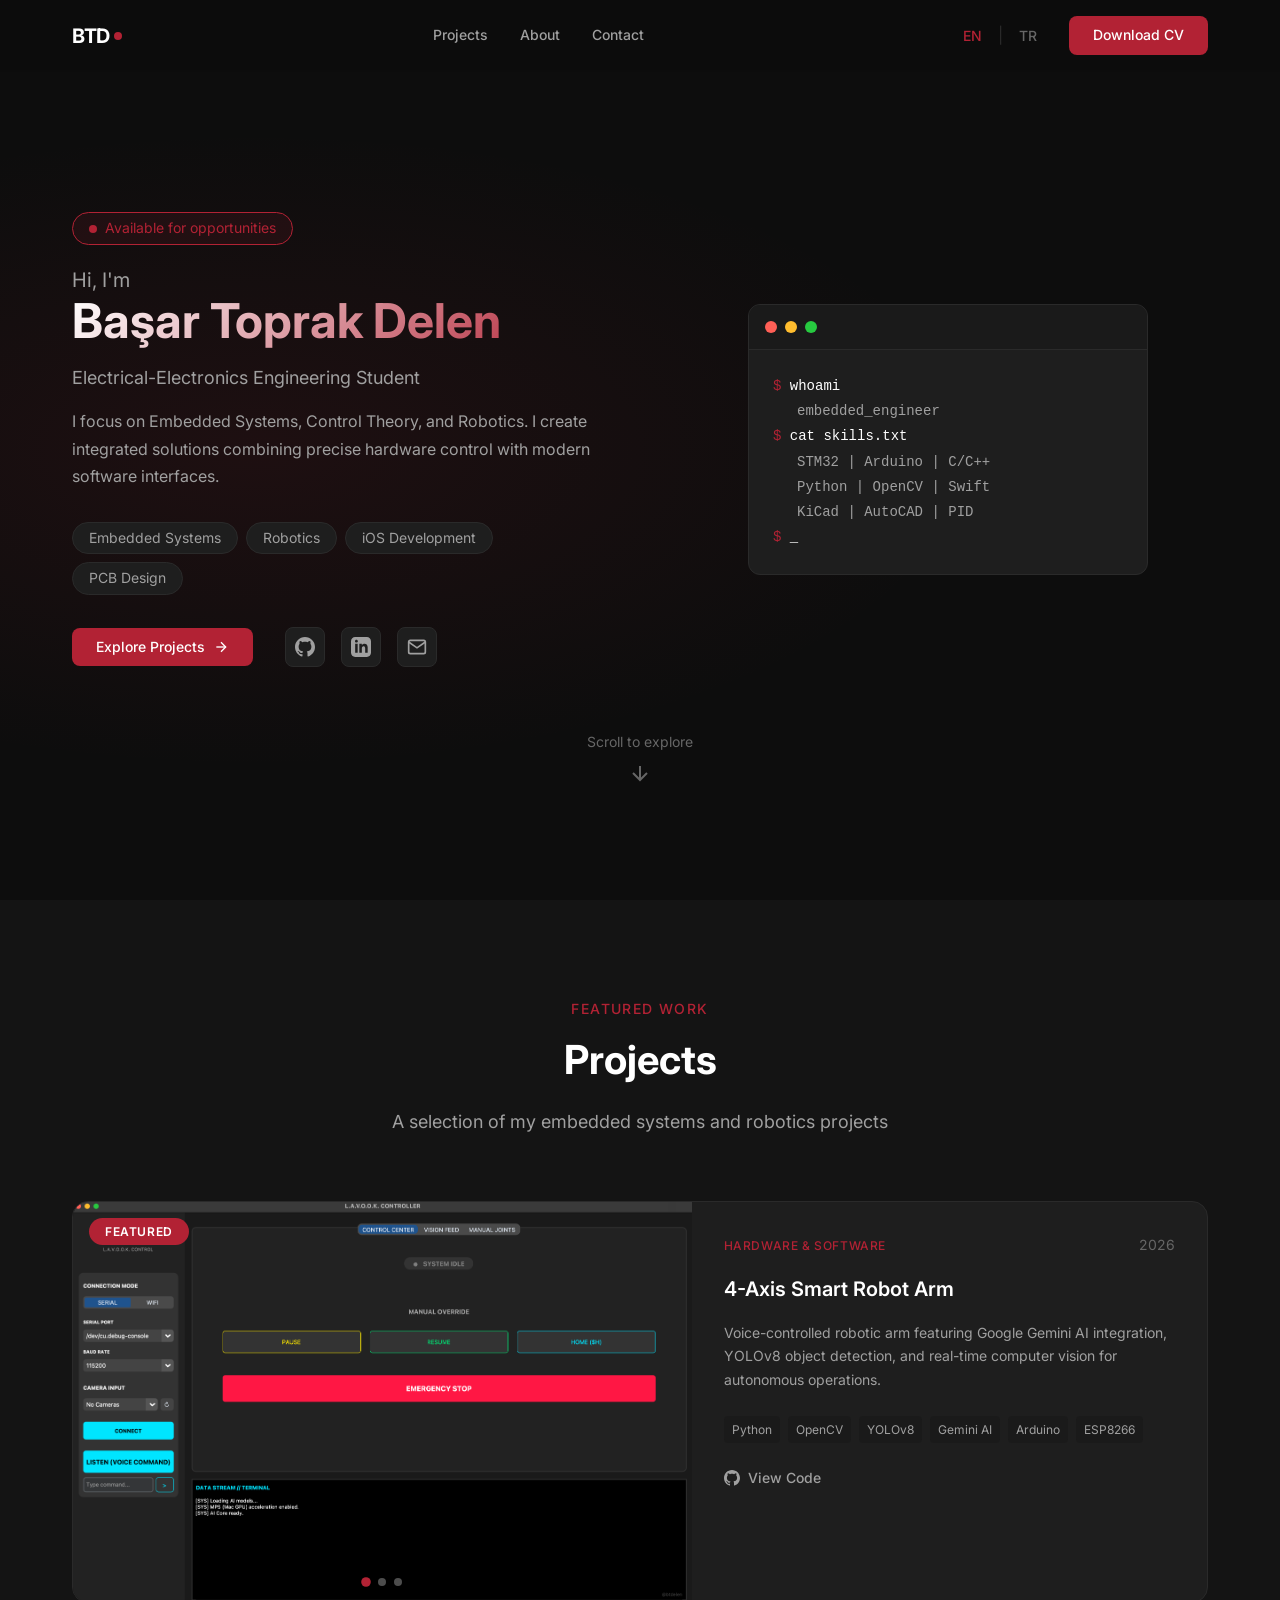
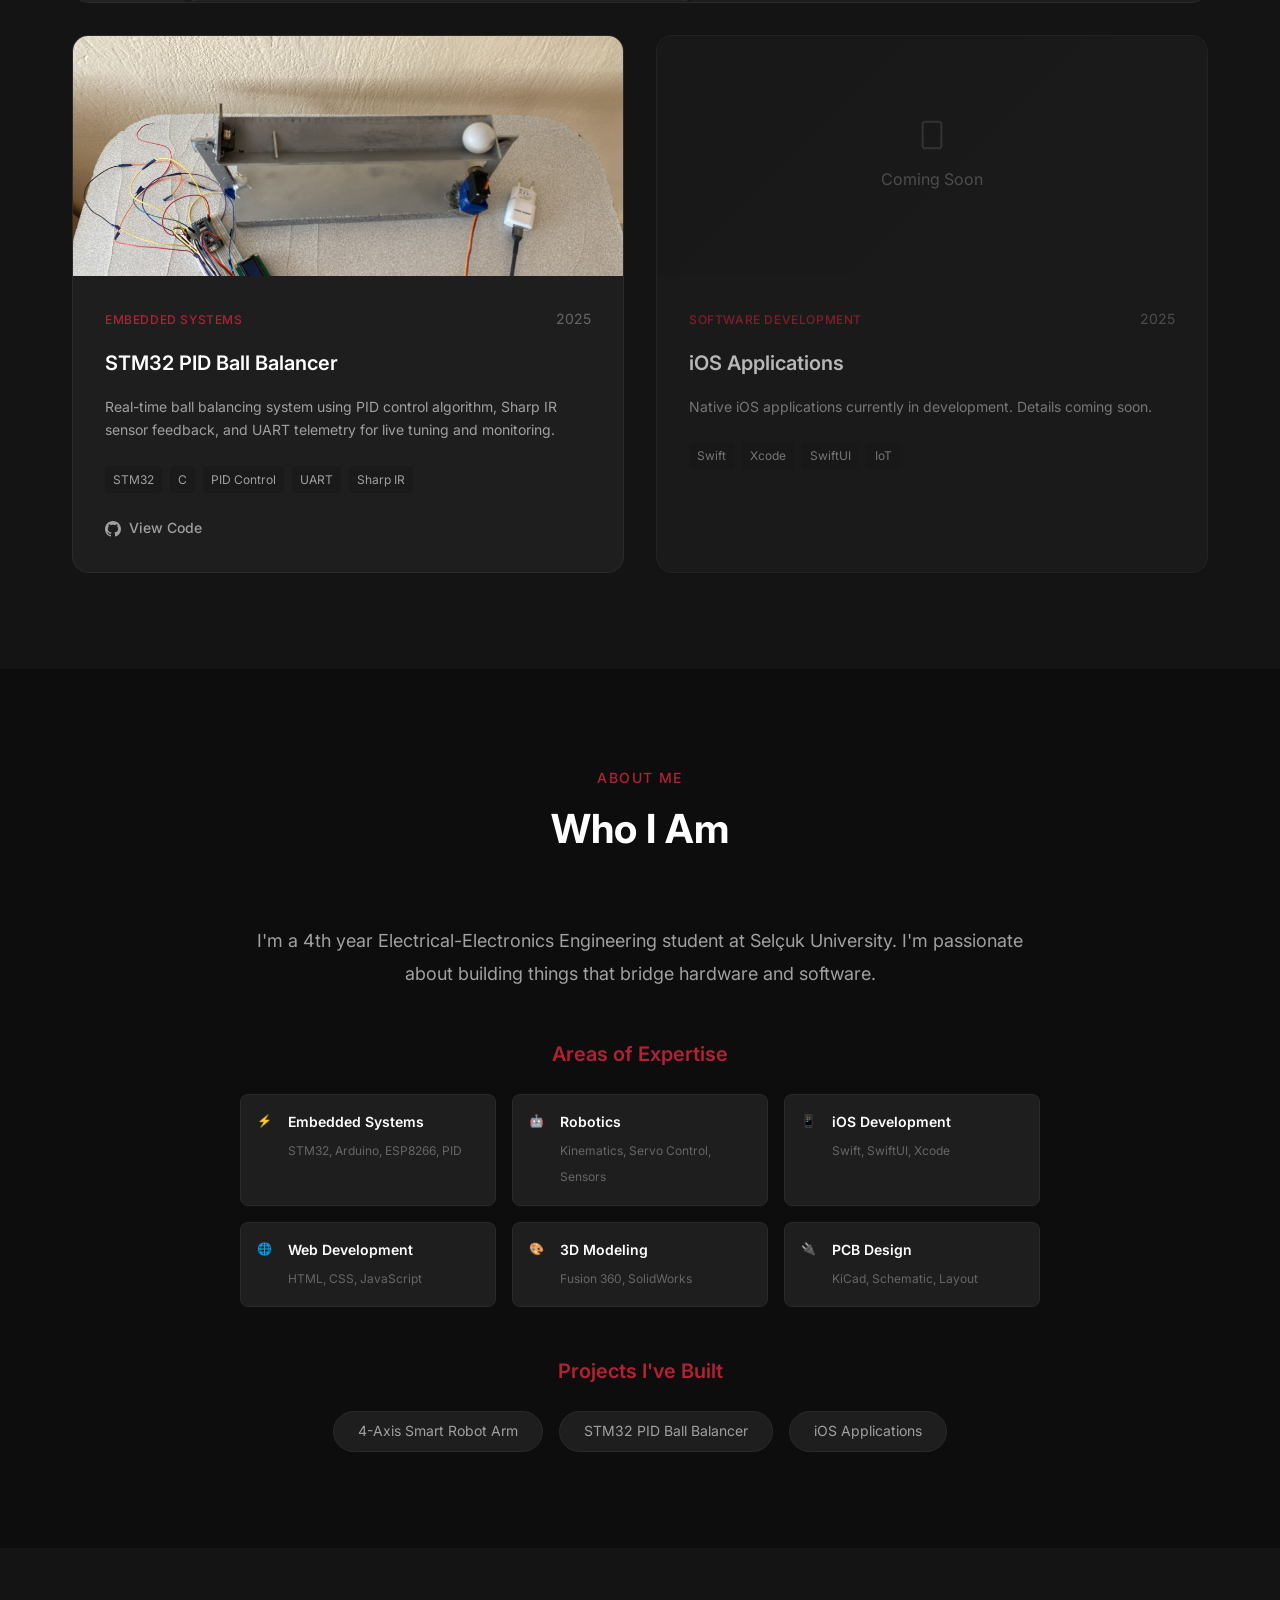
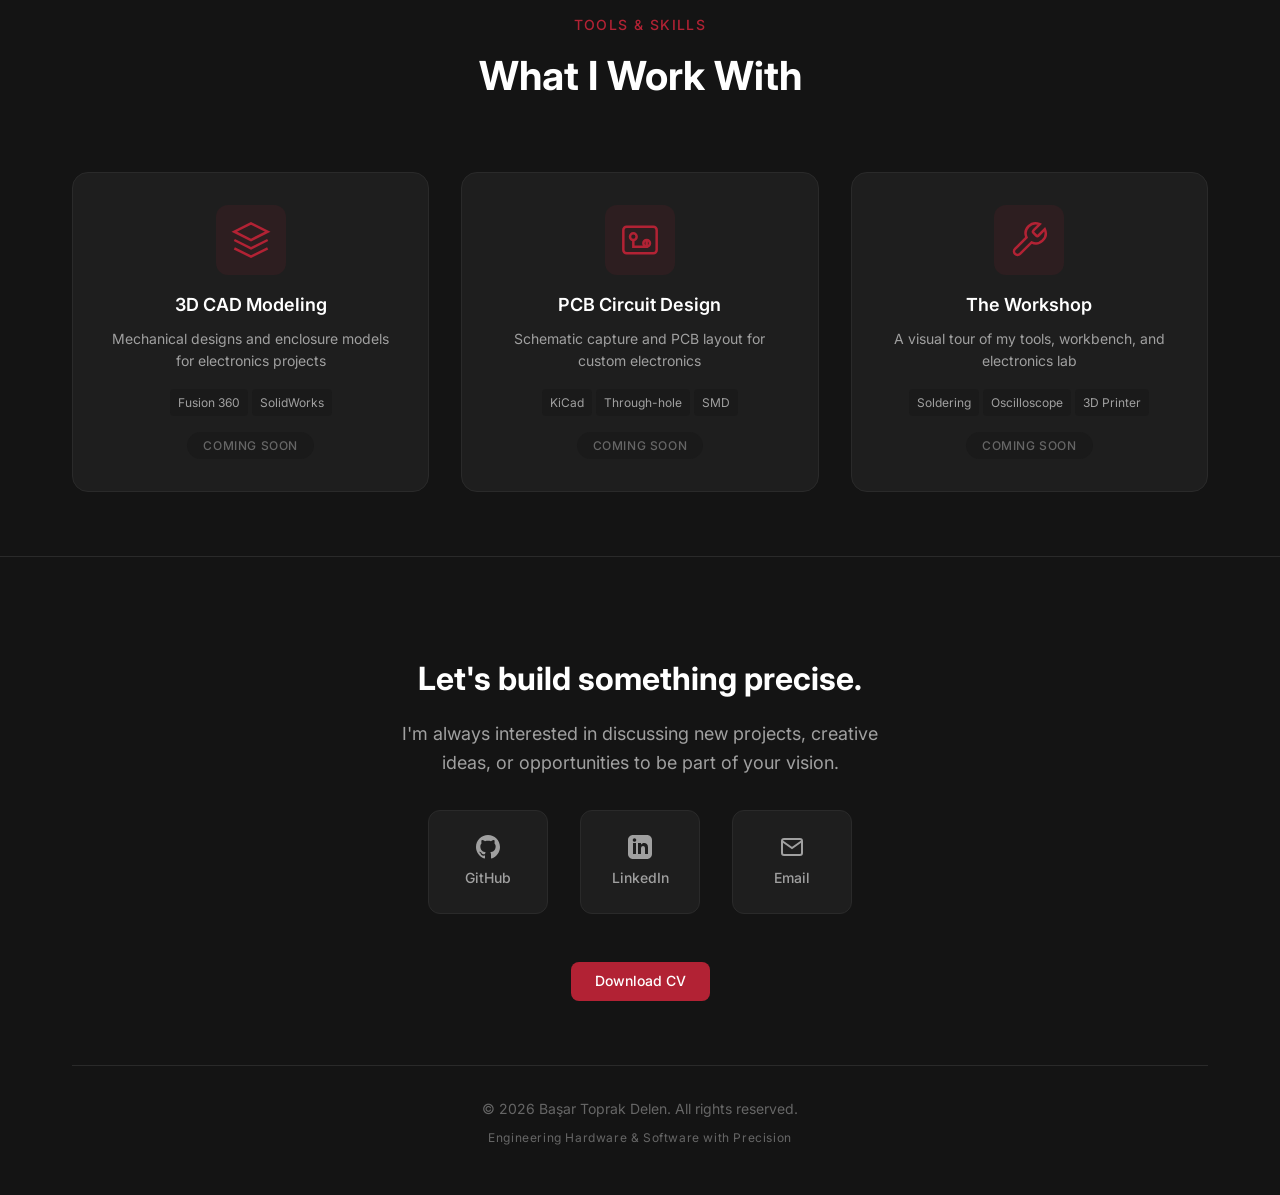
==== commit 441469bf: "Add Ball Balancer photos" ====
--- a/index.html
+++ b/index.html
@@ -245,19 +245,8 @@
                 <!-- Ball Balancer Project -->
                 <article class="project-card" data-modal="ball-balancer">
                     <div class="project-image">
-                        <video class="card-video-preview" muted playsinline preload="metadata">
-                            <source src="assets/videos/ball_balancer/FullSizeRender-compressed.MOV#t=0.5"
-                                type="video/quicktime">
-                            <source src="assets/videos/ball_balancer/FullSizeRender-compressed.MOV#t=0.5"
-                                type="video/mp4">
-                        </video>
-                        <div class="video-play-overlay">
-                            <svg width="48" height="48" viewBox="0 0 24 24" fill="none" stroke="currentColor"
-                                stroke-width="1.5">
-                                <circle cx="12" cy="12" r="10" />
-                                <polygon points="10 8 16 12 10 16 10 8" fill="currentColor" />
-                            </svg>
-                        </div>
+                        <img src="assets/images/ball-balancer/836f9c6f-819e-4976-a10b-f5d4d2fe54f9.jpeg"
+                            alt="Ball Balancer Project" class="project-img">
                     </div>
                     <div class="project-content">
                         <div class="project-header">
@@ -567,14 +556,14 @@
             </div>
 
             <div class="modal-video">
-                <video autoplay loop muted playsinline class="embedded-video">
+                <video loop muted playsinline preload="none" class="embedded-video">
                     <source src="assets/videos/robot_arm/IMG_5715-compressed.MOV" type="video/quicktime">
                     <source src="assets/videos/robot_arm/IMG_5715-compressed.MOV" type="video/mp4">
                 </video>
             </div>
 
             <div class="modal-video">
-                <video autoplay loop muted playsinline class="embedded-video">
+                <video loop muted playsinline preload="none" class="embedded-video">
                     <source src="assets/videos/robot_arm/IMG_5715-compressed 2.MOV" type="video/quicktime">
                     <source src="assets/videos/robot_arm/IMG_5715-compressed 2.MOV" type="video/mp4">
                 </video>
@@ -679,11 +668,21 @@
                 <h2 class="modal-title">STM32 PID Ball Balancer</h2>
             </div>
 
+            <div class="modal-gallery">
+                <img src="assets/images/ball-balancer/836f9c6f-819e-4976-a10b-f5d4d2fe54f9.jpeg"
+                    alt="Ball Balancer Photo 1" class="modal-img active">
+                <img src="assets/images/ball-balancer/a66fa855-94c9-4340-86fd-1482657639da.jpeg"
+                    alt="Ball Balancer Photo 2" class="modal-img">
+                <div class="modal-gallery-nav">
+                    <button class="gallery-dot active" data-index="0"></button>
+                    <button class="gallery-dot" data-index="1"></button>
+                </div>
+            </div>
+
             <div class="modal-video">
-                <video autoplay loop muted playsinline class="embedded-video">
+                <video loop muted playsinline preload="none" class="embedded-video">
                     <source src="assets/videos/ball_balancer/FullSizeRender-compressed.MOV" type="video/quicktime">
                     <source src="assets/videos/ball_balancer/FullSizeRender-compressed.MOV" type="video/mp4">
-                    <p>Your browser doesn't support embedded video.</p>
                 </video>
             </div>
 
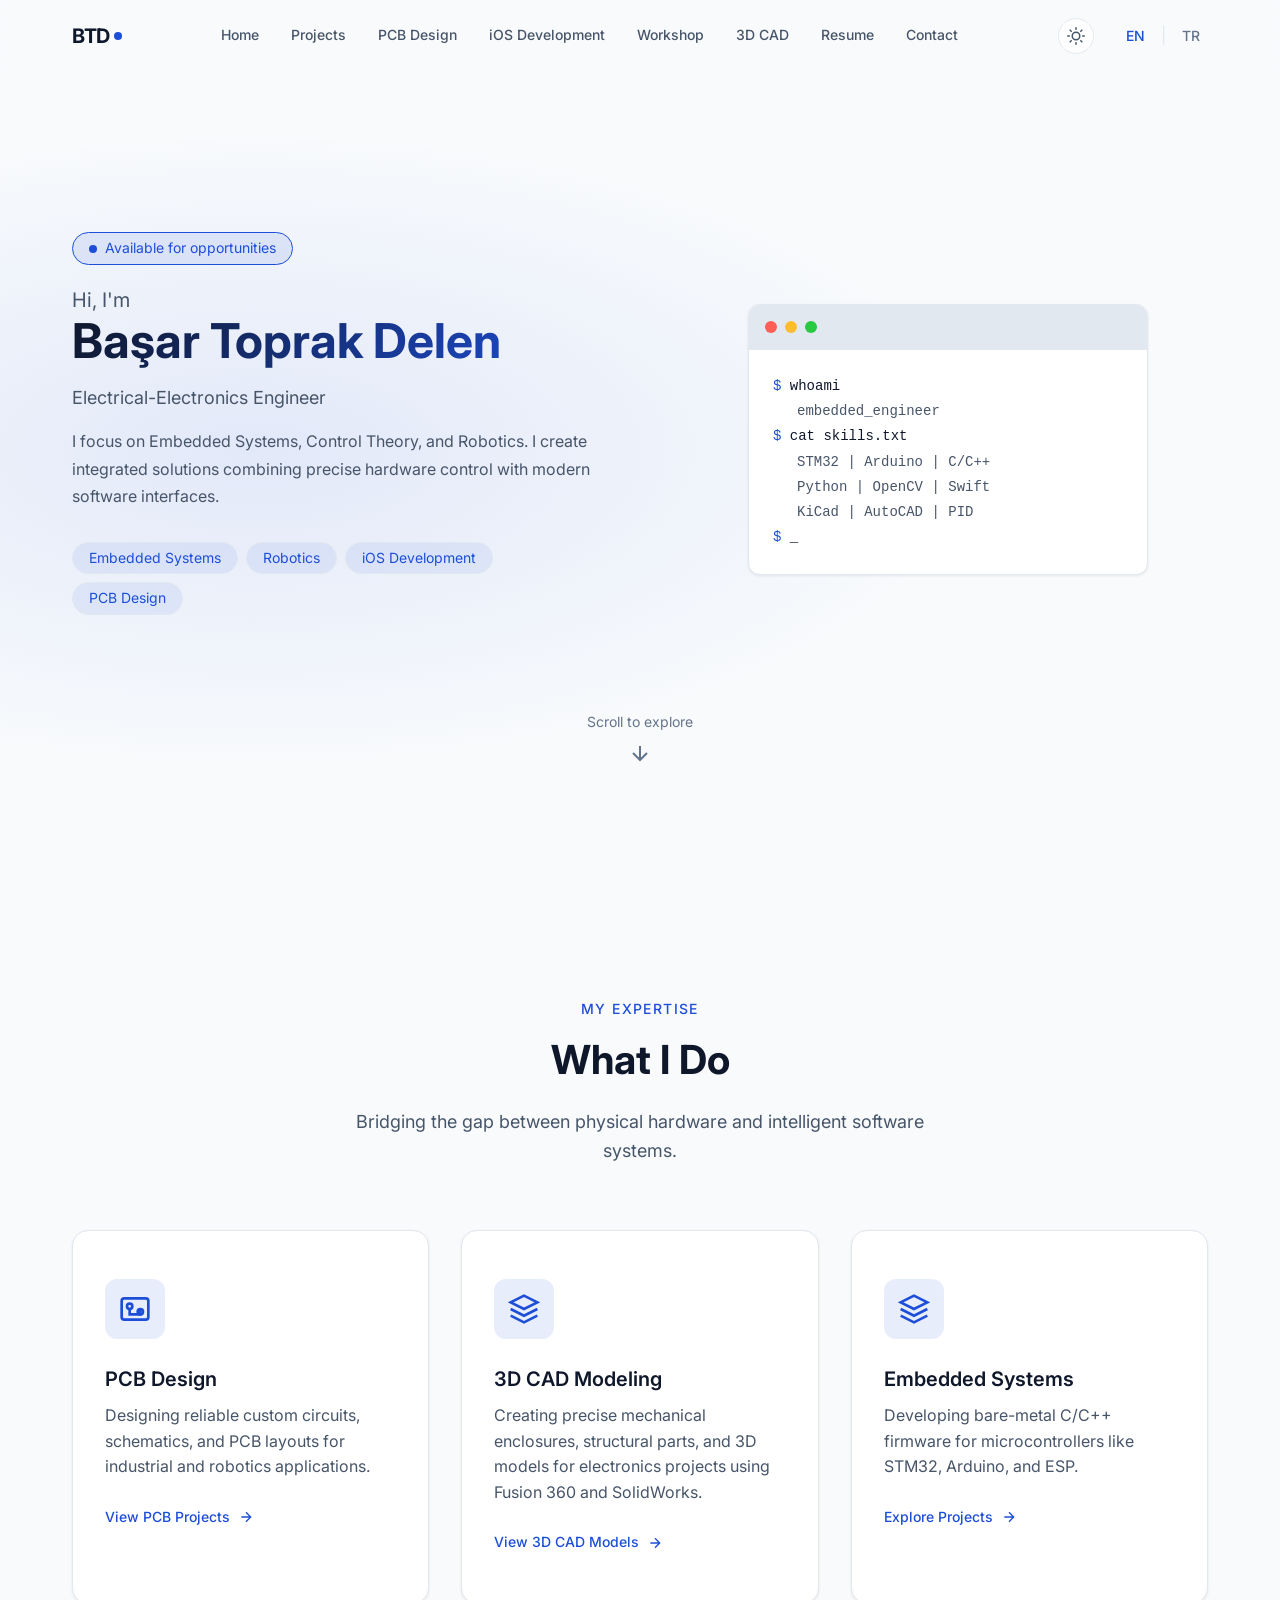
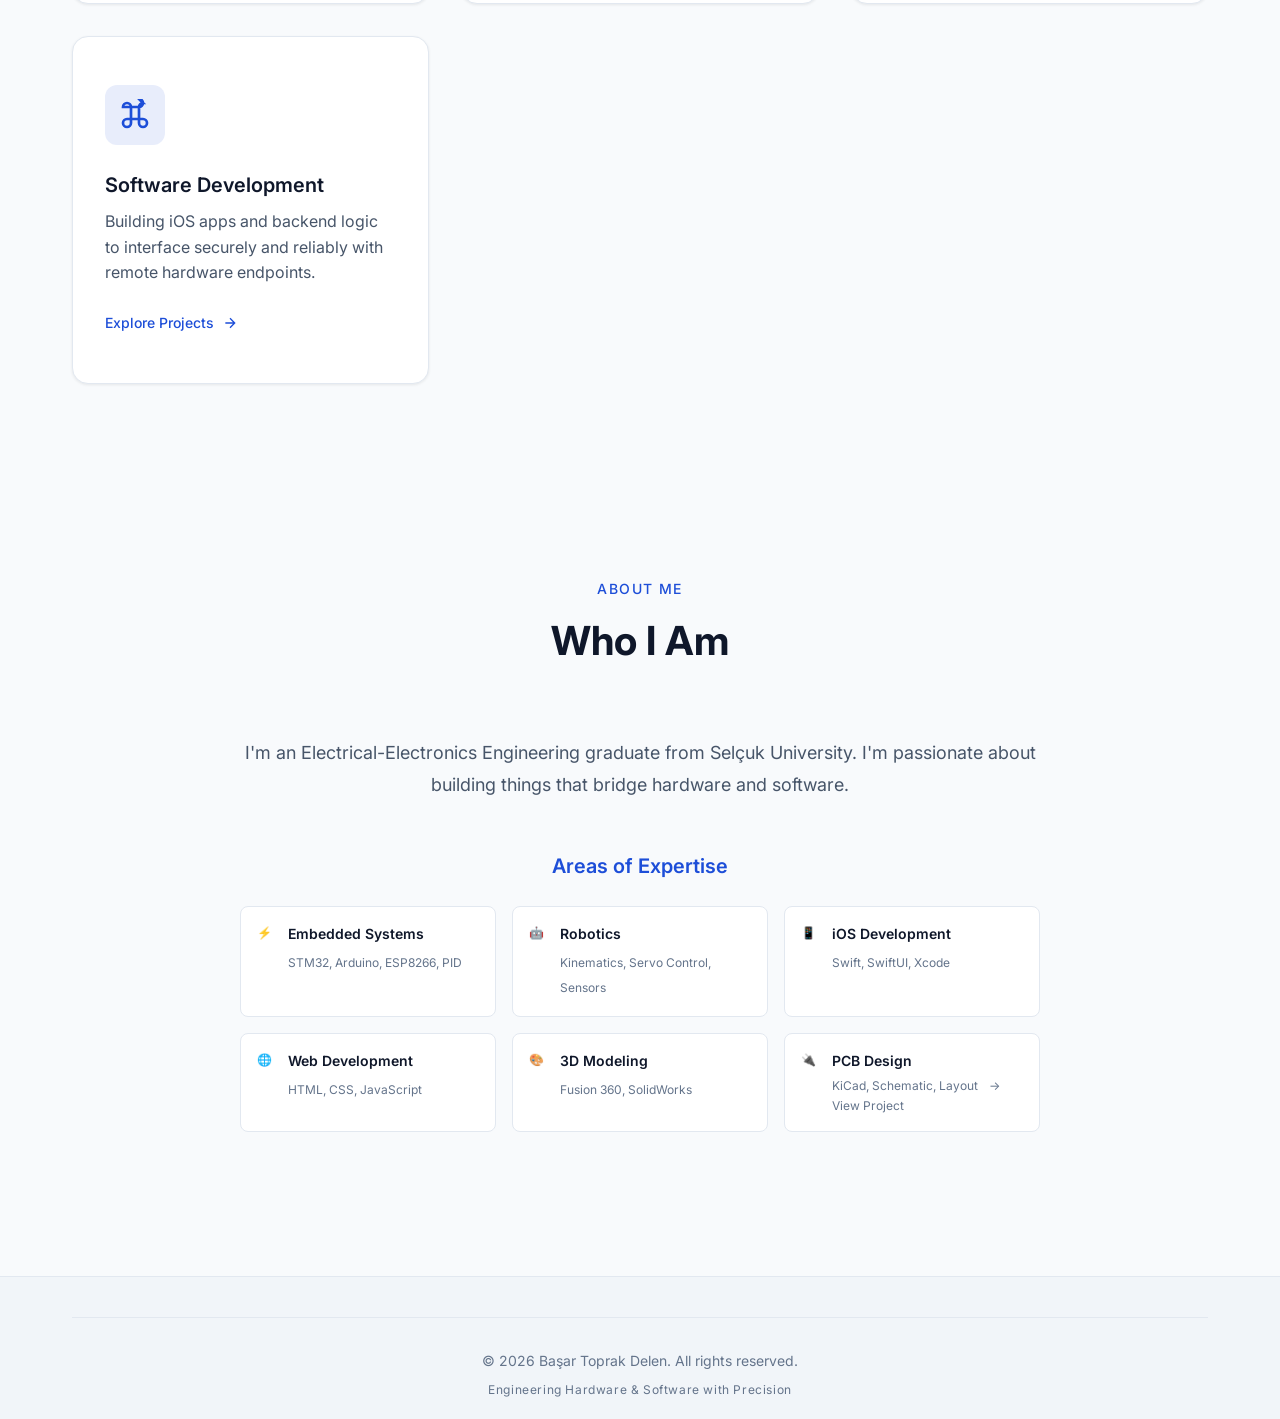
==== commit bd8e3d6c: "güncellendi" ====
--- a/index.html
+++ b/index.html
@@ -34,12 +34,35 @@
             </a>
 
             <nav class="nav">
-                <a href="#projects" class="nav-link" data-i18n="nav.projects">Projects</a>
-                <a href="#about" class="nav-link" data-i18n="nav.about">About</a>
-                <a href="#contact" class="nav-link" data-i18n="nav.contact">Contact</a>
+                <a href="index.html" class="nav-link active" data-i18n="nav.home">Home</a>
+                <a href="projects.html" class="nav-link" data-i18n="nav.projects">Projects</a>
+                <a href="pcb-circuit-design.html" class="nav-link" data-i18n="nav.pcb">PCB Design</a>
+                <a href="ios-development.html" class="nav-link" data-i18n="nav.ios">iOS Development</a>
+                <a href="workshop.html" class="nav-link" data-i18n="nav.workshop">Workshop</a>
+                <a href="3d-cad.html" class="nav-link" data-i18n="nav.cad">3D CAD</a>
+                <a href="resume.html" class="nav-link" data-i18n="nav.resume">Resume</a>
+                <a href="contact.html" class="nav-link" data-i18n="nav.contact">Contact</a>
             </nav>
 
             <div class="header-actions">
+                <!-- Theme Toggle -->
+                <button class="theme-toggle-btn" id="theme-toggle" aria-label="Toggle Dark/Light Mode">
+                    <svg class="sun-icon" viewBox="0 0 24 24" style="display: none;">
+                        <circle cx="12" cy="12" r="5"></circle>
+                        <line x1="12" y1="1" x2="12" y2="3"></line>
+                        <line x1="12" y1="21" x2="12" y2="23"></line>
+                        <line x1="4.22" y1="4.22" x2="5.64" y2="5.64"></line>
+                        <line x1="18.36" y1="18.36" x2="19.78" y2="19.78"></line>
+                        <line x1="1" y1="12" x2="3" y2="12"></line>
+                        <line x1="21" y1="12" x2="23" y2="12"></line>
+                        <line x1="4.22" y1="19.78" x2="5.64" y2="18.36"></line>
+                        <line x1="18.36" y1="5.64" x2="19.78" y2="4.22"></line>
+                    </svg>
+                    <svg class="moon-icon" viewBox="0 0 24 24">
+                        <path d="M21 12.79A9 9 0 1 1 11.21 3 7 7 0 0 0 21 12.79z"></path>
+                    </svg>
+                </button>
+
                 <!-- Language Toggle -->
                 <div class="lang-toggle">
                     <button class="lang-btn active" data-lang="en">EN</button>
@@ -47,15 +70,6 @@
                     <button class="lang-btn" data-lang="tr">TR</button>
                 </div>
 
-                <!-- CV Download Button -->
-                <a href="#" class="btn btn-primary cv-btn" id="cv-download" data-i18n="header.cv">
-                    <svg width="16" height="16" viewBox="0 0 24 24" fill="none" stroke="currentColor" stroke-width="2">
-                        <path d="M21 15v4a2 2 0 0 1-2 2H5a2 2 0 0 1-2-2v-4" />
-                        <polyline points="7 10 12 15 17 10" />
-                        <line x1="12" y1="15" x2="12" y2="3" />
-                    </svg>
-                    Download CV
-                </a>
             </div>
 
             <!-- Mobile Menu Button -->
@@ -70,10 +84,14 @@
     <!-- Mobile Navigation -->
     <div class="mobile-nav" id="mobile-nav">
         <nav class="mobile-nav-links">
-            <a href="#projects" class="mobile-nav-link" data-i18n="nav.projects">Projects</a>
-            <a href="#about" class="mobile-nav-link" data-i18n="nav.about">About</a>
-            <a href="#contact" class="mobile-nav-link" data-i18n="nav.contact">Contact</a>
-            <a href="#" class="btn btn-primary cv-btn mobile-cv" data-i18n="header.cv">Download CV</a>
+            <a href="index.html" class="mobile-nav-link active" data-i18n="nav.home">Home</a>
+            <a href="projects.html" class="mobile-nav-link" data-i18n="nav.projects">Projects</a>
+            <a href="pcb-circuit-design.html" class="mobile-nav-link" data-i18n="nav.pcb">PCB Design</a>
+            <a href="ios-development.html" class="mobile-nav-link" data-i18n="nav.ios">iOS Development</a>
+            <a href="workshop.html" class="mobile-nav-link" data-i18n="nav.workshop">Workshop</a>
+            <a href="3d-cad.html" class="mobile-nav-link" data-i18n="nav.cad">3D CAD</a>
+            <a href="resume.html" class="mobile-nav-link" data-i18n="nav.resume">Resume</a>
+            <a href="contact.html" class="mobile-nav-link" data-i18n="nav.contact">Contact</a>
         </nav>
     </div>
 
@@ -92,7 +110,7 @@
                 </h1>
 
                 <p class="hero-subtitle" data-i18n="hero.subtitle">
-                    Electrical-Electronics Engineering Student
+                    Electrical-Electronics Engineering Graduate
                 </p>
 
                 <p class="hero-description" data-i18n="hero.description">
@@ -105,40 +123,6 @@
                     <span class="tag">Robotics</span>
                     <span class="tag">iOS Development</span>
                     <span class="tag">PCB Design</span>
-                </div>
-
-                <div class="hero-actions">
-                    <a href="#projects" class="btn btn-primary">
-                        <span data-i18n="hero.cta.projects">Explore Projects</span>
-                        <svg width="16" height="16" viewBox="0 0 24 24" fill="none" stroke="currentColor"
-                            stroke-width="2">
-                            <line x1="5" y1="12" x2="19" y2="12" />
-                            <polyline points="12 5 19 12 12 19" />
-                        </svg>
-                    </a>
-                    <div class="hero-social">
-                        <a href="https://github.com/btdelen" target="_blank" rel="noopener" class="social-link"
-                            aria-label="GitHub">
-                            <svg width="20" height="20" viewBox="0 0 24 24" fill="currentColor">
-                                <path
-                                    d="M12 0c-6.626 0-12 5.373-12 12 0 5.302 3.438 9.8 8.207 11.387.599.111.793-.261.793-.577v-2.234c-3.338.726-4.033-1.416-4.033-1.416-.546-1.387-1.333-1.756-1.333-1.756-1.089-.745.083-.729.083-.729 1.205.084 1.839 1.237 1.839 1.237 1.07 1.834 2.807 1.304 3.492.997.107-.775.418-1.305.762-1.604-2.665-.305-5.467-1.334-5.467-5.931 0-1.311.469-2.381 1.236-3.221-.124-.303-.535-1.524.117-3.176 0 0 1.008-.322 3.301 1.23.957-.266 1.983-.399 3.003-.404 1.02.005 2.047.138 3.006.404 2.291-1.552 3.297-1.23 3.297-1.23.653 1.653.242 2.874.118 3.176.77.84 1.235 1.911 1.235 3.221 0 4.609-2.807 5.624-5.479 5.921.43.372.823 1.102.823 2.222v3.293c0 .319.192.694.801.576 4.765-1.589 8.199-6.086 8.199-11.386 0-6.627-5.373-12-12-12z" />
-                            </svg>
-                        </a>
-                        <a href="https://linkedin.com/in/btdelen" target="_blank" rel="noopener" class="social-link"
-                            aria-label="LinkedIn">
-                            <svg width="20" height="20" viewBox="0 0 24 24" fill="currentColor">
-                                <path
-                                    d="M19 0h-14c-2.761 0-5 2.239-5 5v14c0 2.761 2.239 5 5 5h14c2.762 0 5-2.239 5-5v-14c0-2.761-2.238-5-5-5zm-11 19h-3v-11h3v11zm-1.5-12.268c-.966 0-1.75-.79-1.75-1.764s.784-1.764 1.75-1.764 1.75.79 1.75 1.764-.783 1.764-1.75 1.764zm13.5 12.268h-3v-5.604c0-3.368-4-3.113-4 0v5.604h-3v-11h3v1.765c1.396-2.586 7-2.777 7 2.476v6.759z" />
-                            </svg>
-                        </a>
-                        <a href="mailto:toprakdelen0@gmail.com" class="social-link" aria-label="Email">
-                            <svg width="20" height="20" viewBox="0 0 24 24" fill="none" stroke="currentColor"
-                                stroke-width="2">
-                                <path d="M4 4h16c1.1 0 2 .9 2 2v12c0 1.1-.9 2-2 2H4c-1.1 0-2-.9-2-2V6c0-1.1.9-2 2-2z" />
-                                <polyline points="22,6 12,13 2,6" />
-                            </svg>
-                        </a>
-                    </div>
                 </div>
             </div>
 
@@ -178,143 +162,111 @@
         </div>
     </section>
 
-    <!-- Projects Section -->
-    <section class="projects" id="projects">
+    <!-- What I Do Section -->
+    <section class="what-i-do" id="services">
         <div class="section-container">
             <div class="section-header">
-                <span class="section-label" data-i18n="projects.label">Featured Work</span>
-                <h2 class="section-title" data-i18n="projects.title">Projects</h2>
-                <p class="section-description" data-i18n="projects.description">
-                    A selection of my embedded systems and robotics projects
+                <span class="section-label" data-i18n="services.label">My Expertise</span>
+                <h2 class="section-title" data-i18n="services.title">What I Do</h2>
+                <p class="section-description" data-i18n="services.desc">
+                    Bridging the gap between physical hardware and intelligent software systems.
                 </p>
             </div>
 
-            <div class="projects-grid">
-                <!-- Robot Arm Project -->
-                <article class="project-card featured" data-modal="robot-arm">
-                    <div class="project-image">
-                        <div class="image-carousel" id="robot-arm-carousel">
-                            <img src="assets/images/robot-arm/control_center.png" alt="Robot Arm Control Center"
-                                class="carousel-img active">
-                            <img src="assets/images/robot-arm/manual_joints.png" alt="Robot Arm Manual Control"
-                                class="carousel-img">
-                            <img src="assets/images/robot-arm/vision_feed.png" alt="Robot Arm Vision Feed"
-                                class="carousel-img">
-                            <div class="carousel-dots">
-                                <button class="dot active" data-index="0"></button>
-                                <button class="dot" data-index="1"></button>
-                                <button class="dot" data-index="2"></button>
-                            </div>
-                        </div>
-                        <div class="project-badge">
-                            <span data-i18n="projects.featured">Featured</span>
-                        </div>
-                    </div>
-                    <div class="project-content">
-                        <div class="project-header">
-                            <span class="project-category" data-i18n="projects.category.hardware">Hardware &
-                                Software</span>
-                            <span class="project-year">2026</span>
-                        </div>
-                        <h3 class="project-title">4-Axis Smart Robot Arm</h3>
-                        <p class="project-description" data-i18n="projects.robotarm.description">
-                            Voice-controlled robotic arm featuring Google Gemini AI integration,
-                            YOLOv8 object detection, and real-time computer vision for autonomous operations.
-                        </p>
-                        <div class="project-tech">
-                            <span class="tech-tag">Python</span>
-                            <span class="tech-tag">OpenCV</span>
-                            <span class="tech-tag">YOLOv8</span>
-                            <span class="tech-tag">Gemini AI</span>
-                            <span class="tech-tag">Arduino</span>
-                            <span class="tech-tag">ESP8266</span>
-                        </div>
-                        <div class="project-links">
-                            <a href="https://github.com/btdelen/lavook-robot-arm" target="_blank" rel="noopener"
-                                class="project-link">
-                                <svg width="16" height="16" viewBox="0 0 24 24" fill="currentColor">
-                                    <path
-                                        d="M12 0c-6.626 0-12 5.373-12 12 0 5.302 3.438 9.8 8.207 11.387.599.111.793-.261.793-.577v-2.234c-3.338.726-4.033-1.416-4.033-1.416-.546-1.387-1.333-1.756-1.333-1.756-1.089-.745.083-.729.083-.729 1.205.084 1.839 1.237 1.839 1.237 1.07 1.834 2.807 1.304 3.492.997.107-.775.418-1.305.762-1.604-2.665-.305-5.467-1.334-5.467-5.931 0-1.311.469-2.381 1.236-3.221-.124-.303-.535-1.524.117-3.176 0 0 1.008-.322 3.301 1.23.957-.266 1.983-.399 3.003-.404 1.02.005 2.047.138 3.006.404 2.291-1.552 3.297-1.23 3.297-1.23.653 1.653.242 2.874.118 3.176.77.84 1.235 1.911 1.235 3.221 0 4.609-2.807 5.624-5.479 5.921.43.372.823 1.102.823 2.222v3.293c0 .319.192.694.801.576 4.765-1.589 8.199-6.086 8.199-11.386 0-6.627-5.373-12-12-12z" />
-                                </svg>
-                                <span data-i18n="projects.viewCode">View Code</span>
-                            </a>
-                        </div>
-                    </div>
-                </article>
-
-                <!-- Ball Balancer Project -->
-                <article class="project-card" data-modal="ball-balancer">
-                    <div class="project-image">
-                        <img src="assets/images/ball-balancer/836f9c6f-819e-4976-a10b-f5d4d2fe54f9.jpeg"
-                            alt="Ball Balancer Project" class="project-img">
-                    </div>
-                    <div class="project-content">
-                        <div class="project-header">
-                            <span class="project-category" data-i18n="projects.category.embedded">Embedded
-                                Systems</span>
-                            <span class="project-year">2025</span>
-                        </div>
-                        <h3 class="project-title">STM32 PID Ball Balancer</h3>
-                        <p class="project-description" data-i18n="projects.balancer.description">
-                            Real-time ball balancing system using PID control algorithm, Sharp IR sensor
-                            feedback, and UART telemetry for live tuning and monitoring.
-                        </p>
-                        <div class="project-tech">
-                            <span class="tech-tag">STM32</span>
-                            <span class="tech-tag">C</span>
-                            <span class="tech-tag">PID Control</span>
-                            <span class="tech-tag">UART</span>
-                            <span class="tech-tag">Sharp IR</span>
-                        </div>
-                        <div class="project-links">
-                            <a href="https://github.com/btdelen/STM32-PID-Balancer" target="_blank" rel="noopener"
-                                class="project-link">
-                                <svg width="16" height="16" viewBox="0 0 24 24" fill="currentColor">
-                                    <path
-                                        d="M12 0c-6.626 0-12 5.373-12 12 0 5.302 3.438 9.8 8.207 11.387.599.111.793-.261.793-.577v-2.234c-3.338.726-4.033-1.416-4.033-1.416-.546-1.387-1.333-1.756-1.333-1.756-1.089-.745.083-.729.083-.729 1.205.084 1.839 1.237 1.839 1.237 1.07 1.834 2.807 1.304 3.492.997.107-.775.418-1.305.762-1.604-2.665-.305-5.467-1.334-5.467-5.931 0-1.311.469-2.381 1.236-3.221-.124-.303-.535-1.524.117-3.176 0 0 1.008-.322 3.301 1.23.957-.266 1.983-.399 3.003-.404 1.02.005 2.047.138 3.006.404 2.291-1.552 3.297-1.23 3.297-1.23.653 1.653.242 2.874.118 3.176.77.84 1.235 1.911 1.235 3.221 0 4.609-2.807 5.624-5.479 5.921.43.372.823 1.102.823 2.222v3.293c0 .319.192.694.801.576 4.765-1.589 8.199-6.086 8.199-11.386 0-6.627-5.373-12-12-12z" />
-                                </svg>
-                                <span data-i18n="projects.viewCode">View Code</span>
-                            </a>
-                        </div>
-                    </div>
-                </article>
-
-                <!-- iOS Apps - Coming Soon -->
-                <article class="project-card coming-soon">
-                    <div class="project-image">
-                        <div class="coming-soon-overlay">
-                            <div class="coming-soon-content">
-                                <svg width="32" height="32" viewBox="0 0 24 24" fill="none" stroke="currentColor"
-                                    stroke-width="1.5">
-                                    <rect x="5" y="2" width="14" height="20" rx="2" ry="2" />
-                                    <line x1="12" y1="18" x2="12.01" y2="18" />
-                                </svg>
-                                <span data-i18n="projects.comingSoon">Coming Soon</span>
-                            </div>
-                        </div>
-                    </div>
-                    <div class="project-content">
-                        <div class="project-header">
-                            <span class="project-category" data-i18n="projects.category.software">Software
-                                Development</span>
-                            <span class="project-year">2025</span>
-                        </div>
-                        <h3 class="project-title">iOS Applications</h3>
-                        <p class="project-description" data-i18n="projects.ios.description">
-                            Native iOS applications bridging mobile and embedded hardware.
-                            Real-time communication solutions for IoT devices.
-                        </p>
-                        <div class="project-tech">
-                            <span class="tech-tag">Swift</span>
-                            <span class="tech-tag">Xcode</span>
-                            <span class="tech-tag">SwiftUI</span>
-                            <span class="tech-tag">IoT</span>
-                        </div>
-                    </div>
-                </article>
+            <div class="services-grid">
+                <!-- PCB Design -->
+                <div class="service-card">
+                    <div class="service-icon">
+                        <svg viewBox="0 0 24 24" fill="none" stroke="currentColor" stroke-width="2">
+                            <rect x="2" y="4" width="20" height="16" rx="2" />
+                            <circle cx="8" cy="10" r="2" />
+                            <circle cx="16" cy="14" r="2" />
+                            <path d="M8 12v4h8v-4" />
+                        </svg>
+                    </div>
+                    <h3 class="service-title" data-i18n="services.hw.title">PCB Design</h3>
+                    <p class="service-desc" data-i18n="services.hw.desc">
+                        Designing reliable custom circuits, schematics, and PCB layouts for industrial and robotics
+                        applications.
+                    </p>
+                    <a href="pcb-circuit-design.html" class="service-link">
+                        <span data-i18n="services.viewPcb">View PCB Projects</span>
+                        <svg width="16" height="16" viewBox="0 0 24 24" fill="none" stroke="currentColor"
+                            stroke-width="2">
+                            <path d="M5 12h14M12 5l7 7-7 7" />
+                        </svg>
+                    </a>
+                </div>
+
+                <!-- 3D CAD Modeling -->
+                <div class="service-card">
+                    <div class="service-icon">
+                        <svg viewBox="0 0 24 24" fill="none" stroke="currentColor" stroke-width="2">
+                            <path d="M12 2L2 7l10 5 10-5-10-5z" />
+                            <path d="M2 17l10 5 10-5" />
+                            <path d="M2 12l10 5 10-5" />
+                        </svg>
+                    </div>
+                    <h3 class="service-title" data-i18n="services.cad.title">3D CAD Modeling</h3>
+                    <p class="service-desc" data-i18n="services.cad.desc">
+                        Creating precise mechanical enclosures, structural parts, and 3D models for electronics projects
+                        using Fusion 360 and SolidWorks.
+                    </p>
+                    <a href="3d-cad.html" class="service-link">
+                        <span data-i18n="services.viewCad">View 3D CAD Models</span>
+                        <svg width="16" height="16" viewBox="0 0 24 24" fill="none" stroke="currentColor"
+                            stroke-width="2">
+                            <path d="M5 12h14M12 5l7 7-7 7" />
+                        </svg>
+                    </a>
+                </div>
+
+                <!-- Embedded Systems -->
+                <div class="service-card">
+                    <div class="service-icon">
+                        <svg viewBox="0 0 24 24" fill="none" stroke="currentColor" stroke-width="2">
+                            <path d="M12 2L2 7l10 5 10-5-10-5zM2 17l10 5 10-5M2 12l10 5 10-5" />
+                        </svg>
+                    </div>
+                    <h3 class="service-title" data-i18n="services.fw.title">Embedded Systems</h3>
+                    <p class="service-desc" data-i18n="services.fw.desc">
+                        Developing bare-metal C/C++ firmware for microcontrollers like STM32, Arduino, and ESP.
+                    </p>
+                    <a href="projects.html" class="service-link">
+                        <span data-i18n="hero.cta.projects">Explore Projects</span>
+                        <svg width="16" height="16" viewBox="0 0 24 24" fill="none" stroke="currentColor"
+                            stroke-width="2">
+                            <path d="M5 12h14M12 5l7 7-7 7" />
+                        </svg>
+                    </a>
+                </div>
+
+                <!-- Software Development -->
+                <div class="service-card">
+                    <div class="service-icon">
+                        <svg viewBox="0 0 24 24" fill="none" stroke="currentColor" stroke-width="2">
+                            <path
+                                d="M18 3a3 3 0 0 0-3 3v12a3 3 0 0 0 3 3 3 3 0 0 0 3-3 3 3 0 0 0-3-3H6a3 3 0 0 0-3 3 3 3 0 0 0 3 3 3 3 0 0 0 3-3V6a3 3 0 0 0-3-3 3 3 0 0 0-3 3h12a3 3 0 0 0 3-3 3 3 0 0 0-3-3z" />
+                        </svg>
+                    </div>
+                    <h3 class="service-title" data-i18n="services.sw.title">Software Development</h3>
+                    <p class="service-desc" data-i18n="services.sw.desc">
+                        Building iOS apps and backend logic to interface securely and reliably with remote hardware
+                        endpoints.
+                    </p>
+                    <a href="ios-development.html" class="service-link">
+                        <span data-i18n="hero.cta.projects">Explore Projects</span>
+                        <svg width="16" height="16" viewBox="0 0 24 24" fill="none" stroke="currentColor"
+                            stroke-width="2">
+                            <path d="M5 12h14M12 5l7 7-7 7" />
+                        </svg>
+                    </a>
+                </div>
             </div>
         </div>
     </section>
+
+
 
     <!-- About Section -->
     <section class="about-section" id="about">
@@ -327,8 +279,8 @@
             <div class="about-content">
                 <div class="about-text">
                     <p class="about-bio" data-i18n="about.bio">
-                        I'm a 4th year Electrical-Electronics Engineering student at Selçuk University.
-                        I'm passionate about building things that bridge hardware and software.
+                        I'm an Electrical-Electronics Engineering graduate from Selçuk University. I'm passionate about
+                        building things that bridge hardware and software.
                     </p>
 
                     <div class="about-skills">
@@ -370,147 +322,30 @@
                                 </div>
                             </div>
                             <div class="skill-item">
-                                <span class="skill-icon">🔌</span>
-                                <div>
-                                    <strong data-i18n="about.skills.pcb">PCB Design</strong>
-                                    <span>KiCad, Schematic, Layout</span>
-                                </div>
+                                <a href="pcb-circuit-design.html"
+                                    style="text-decoration: none; color: inherit; display: flex; align-items: flex-start; gap: 16px;">
+                                    <span class="skill-icon">🔌</span>
+                                    <div>
+                                        <strong data-i18n="about.skills.pcb">PCB Design</strong>
+                                        <span style="display: block; margin-top: 4px;">KiCad, Schematic, Layout <span
+                                                style="color: var(--color-primary); font-size: 12px; margin-left: 8px;"
+                                                data-i18n="about.skills.pcb.view">→
+                                                View Project</span></span>
+                                    </div>
+                                </a>
                             </div>
                         </div>
                     </div>
 
-                    <div class="about-projects">
-                        <h3 data-i18n="about.projects.title">Projects I've Built</h3>
-                        <ul class="project-list">
-                            <li>4-Axis Smart Robot Arm</li>
-                            <li>STM32 PID Ball Balancer</li>
-                            <li>iOS Applications</li>
-                        </ul>
-                    </div>
                 </div>
             </div>
         </div>
     </section>
 
-    <!-- Skills & Tools Section -->
-    <section class="skills-section" id="skills">
+    <!-- Footer -->
+    <footer class="contact"
+        style="padding: 40px 0 20px; text-align: center; border-top: 1px solid var(--color-border);">
         <div class="section-container">
-            <div class="section-header">
-                <span class="section-label" data-i18n="skills.label">Tools & Skills</span>
-                <h2 class="section-title" data-i18n="skills.title">What I Work With</h2>
-            </div>
-
-            <div class="skills-tools-grid">
-                <!-- 3D CAD -->
-                <div class="tool-card">
-                    <div class="tool-icon">
-                        <svg width="40" height="40" viewBox="0 0 24 24" fill="none" stroke="currentColor"
-                            stroke-width="1.5">
-                            <path d="M12 2L2 7l10 5 10-5-10-5z" />
-                            <path d="M2 17l10 5 10-5" />
-                            <path d="M2 12l10 5 10-5" />
-                        </svg>
-                    </div>
-                    <h3 class="tool-title" data-i18n="skills.cad.title">3D CAD Modeling</h3>
-                    <p class="tool-description" data-i18n="skills.cad.description">Mechanical designs and enclosure
-                        models for electronics projects</p>
-                    <div class="tool-tags">
-                        <span>Fusion 360</span>
-                        <span>SolidWorks</span>
-                    </div>
-                    <span class="tool-badge" data-i18n="projects.comingSoon">Coming Soon</span>
-                </div>
-
-                <!-- PCB Design -->
-                <div class="tool-card">
-                    <div class="tool-icon">
-                        <svg width="40" height="40" viewBox="0 0 24 24" fill="none" stroke="currentColor"
-                            stroke-width="1.5">
-                            <rect x="2" y="4" width="20" height="16" rx="2" />
-                            <circle cx="8" cy="10" r="2" />
-                            <circle cx="16" cy="14" r="2" />
-                            <path d="M8 12v4h8v-4" />
-                        </svg>
-                    </div>
-                    <h3 class="tool-title" data-i18n="skills.pcb.title">PCB Circuit Design</h3>
-                    <p class="tool-description" data-i18n="skills.pcb.description">Schematic capture and PCB layout for
-                        custom electronics</p>
-                    <div class="tool-tags">
-                        <span>KiCad</span>
-                        <span>Through-hole</span>
-                        <span>SMD</span>
-                    </div>
-                    <span class="tool-badge" data-i18n="projects.comingSoon">Coming Soon</span>
-                </div>
-
-                <!-- Workshop -->
-                <div class="tool-card">
-                    <div class="tool-icon">
-                        <svg width="40" height="40" viewBox="0 0 24 24" fill="none" stroke="currentColor"
-                            stroke-width="1.5">
-                            <path
-                                d="M14.7 6.3a1 1 0 0 0 0 1.4l1.6 1.6a1 1 0 0 0 1.4 0l3.77-3.77a6 6 0 0 1-7.94 7.94l-6.91 6.91a2.12 2.12 0 0 1-3-3l6.91-6.91a6 6 0 0 1 7.94-7.94l-3.76 3.76z" />
-                        </svg>
-                    </div>
-                    <h3 class="tool-title" data-i18n="skills.workshop.title">The Workshop</h3>
-                    <p class="tool-description" data-i18n="skills.workshop.description">A visual tour of my tools,
-                        workbench, and electronics lab</p>
-                    <div class="tool-tags">
-                        <span>Soldering</span>
-                        <span>Oscilloscope</span>
-                        <span>3D Printer</span>
-                    </div>
-                    <span class="tool-badge" data-i18n="projects.comingSoon">Coming Soon</span>
-                </div>
-            </div>
-        </div>
-    </section>
-
-    <!-- Contact Section -->
-    <footer class="contact" id="contact">
-        <div class="section-container">
-            <div class="contact-content">
-                <h2 class="contact-title" data-i18n="contact.title">Let's build something precise.</h2>
-                <p class="contact-description" data-i18n="contact.description">
-                    I'm always interested in discussing new projects, creative ideas,
-                    or opportunities to be part of your vision.
-                </p>
-
-                <div class="contact-links">
-                    <a href="https://github.com/btdelen" target="_blank" rel="noopener" class="contact-link">
-                        <svg width="24" height="24" viewBox="0 0 24 24" fill="currentColor">
-                            <path
-                                d="M12 0c-6.626 0-12 5.373-12 12 0 5.302 3.438 9.8 8.207 11.387.599.111.793-.261.793-.577v-2.234c-3.338.726-4.033-1.416-4.033-1.416-.546-1.387-1.333-1.756-1.333-1.756-1.089-.745.083-.729.083-.729 1.205.084 1.839 1.237 1.839 1.237 1.07 1.834 2.807 1.304 3.492.997.107-.775.418-1.305.762-1.604-2.665-.305-5.467-1.334-5.467-5.931 0-1.311.469-2.381 1.236-3.221-.124-.303-.535-1.524.117-3.176 0 0 1.008-.322 3.301 1.23.957-.266 1.983-.399 3.003-.404 1.02.005 2.047.138 3.006.404 2.291-1.552 3.297-1.23 3.297-1.23.653 1.653.242 2.874.118 3.176.77.84 1.235 1.911 1.235 3.221 0 4.609-2.807 5.624-5.479 5.921.43.372.823 1.102.823 2.222v3.293c0 .319.192.694.801.576 4.765-1.589 8.199-6.086 8.199-11.386 0-6.627-5.373-12-12-12z" />
-                        </svg>
-                        <span>GitHub</span>
-                    </a>
-                    <a href="https://linkedin.com/in/btdelen" target="_blank" rel="noopener" class="contact-link">
-                        <svg width="24" height="24" viewBox="0 0 24 24" fill="currentColor">
-                            <path
-                                d="M19 0h-14c-2.761 0-5 2.239-5 5v14c0 2.761 2.239 5 5 5h14c2.762 0 5-2.239 5-5v-14c0-2.761-2.238-5-5-5zm-11 19h-3v-11h3v11zm-1.5-12.268c-.966 0-1.75-.79-1.75-1.764s.784-1.764 1.75-1.764 1.75.79 1.75 1.764-.783 1.764-1.75 1.764zm13.5 12.268h-3v-5.604c0-3.368-4-3.113-4 0v5.604h-3v-11h3v1.765c1.396-2.586 7-2.777 7 2.476v6.759z" />
-                        </svg>
-                        <span>LinkedIn</span>
-                    </a>
-                    <a href="mailto:toprakdelen0@gmail.com" class="contact-link">
-                        <svg width="24" height="24" viewBox="0 0 24 24" fill="none" stroke="currentColor"
-                            stroke-width="2">
-                            <path d="M4 4h16c1.1 0 2 .9 2 2v12c0 1.1-.9 2-2 2H4c-1.1 0-2-.9-2-2V6c0-1.1.9-2 2-2z" />
-                            <polyline points="22,6 12,13 2,6" />
-                        </svg>
-                        <span>Email</span>
-                    </a>
-                </div>
-
-                <a href="#" class="btn btn-primary cv-btn contact-cv" id="contact-cv-download" data-i18n="header.cv">
-                    <svg width="16" height="16" viewBox="0 0 24 24" fill="none" stroke="currentColor" stroke-width="2">
-                        <path d="M21 15v4a2 2 0 0 1-2 2H5a2 2 0 0 1-2-2v-4" />
-                        <polyline points="7 10 12 15 17 10" />
-                        <line x1="12" y1="15" x2="12" y2="3" />
-                    </svg>
-                    Download CV
-                </a>
-            </div>
-
             <div class="footer-bottom">
                 <p class="copyright">© 2026 Başar Toprak Delen. <span data-i18n="footer.rights">All rights
                         reserved.</span></p>
@@ -518,297 +353,20 @@
             </div>
         </div>
     </footer>
-    <!-- Project Detail Modals -->
-    <div class="modal-overlay" id="modal-overlay"></div>
-
-    <!-- Robot Arm Modal -->
-    <div class="project-modal" id="modal-robot-arm">
-        <div class="modal-container">
-            <button class="modal-close" aria-label="Close modal">
-                <svg width="24" height="24" viewBox="0 0 24 24" fill="none" stroke="currentColor" stroke-width="2">
-                    <line x1="18" y1="6" x2="6" y2="18" />
-                    <line x1="6" y1="6" x2="18" y2="18" />
-                </svg>
-            </button>
-
-            <div class="modal-header">
-                <span class="modal-category" data-i18n="projects.category.hardware">Hardware & Software</span>
-                <h2 class="modal-title">4-Axis Smart Robot Arm</h2>
-            </div>
-
-            <div class="modal-gallery">
-                <img src="assets/images/robot-arm/robot_photo_1.jpg" alt="Robot Arm Photo 1" class="modal-img active">
-                <img src="assets/images/robot-arm/robot_photo_2.jpg" alt="Robot Arm Photo 2" class="modal-img">
-                <img src="assets/images/robot-arm/robot_photo_3.jpg" alt="Robot Arm Photo 3" class="modal-img">
-                <img src="assets/images/robot-arm/robot_photo_4.jpg" alt="Robot Arm Photo 4" class="modal-img">
-                <img src="assets/images/robot-arm/control_center.png" alt="Control Center UI" class="modal-img">
-                <img src="assets/images/robot-arm/manual_joints.png" alt="Manual Joints UI" class="modal-img">
-                <img src="assets/images/robot-arm/vision_feed.png" alt="Vision Feed UI" class="modal-img">
-                <div class="modal-gallery-nav">
-                    <button class="gallery-dot active" data-index="0"></button>
-                    <button class="gallery-dot" data-index="1"></button>
-                    <button class="gallery-dot" data-index="2"></button>
-                    <button class="gallery-dot" data-index="3"></button>
-                    <button class="gallery-dot" data-index="4"></button>
-                    <button class="gallery-dot" data-index="5"></button>
-                    <button class="gallery-dot" data-index="6"></button>
-                </div>
-            </div>
-
-            <div class="modal-video">
-                <video loop muted playsinline preload="none" class="embedded-video">
-                    <source src="assets/videos/robot_arm/IMG_5715-compressed.MOV" type="video/quicktime">
-                    <source src="assets/videos/robot_arm/IMG_5715-compressed.MOV" type="video/mp4">
-                </video>
-            </div>
-
-            <div class="modal-video">
-                <video loop muted playsinline preload="none" class="embedded-video">
-                    <source src="assets/videos/robot_arm/IMG_5715-compressed 2.MOV" type="video/quicktime">
-                    <source src="assets/videos/robot_arm/IMG_5715-compressed 2.MOV" type="video/mp4">
-                </video>
-            </div>
-
-            <div class="modal-content">
-                <div class="modal-section">
-                    <h3 data-i18n="modal.overview">Overview</h3>
-                    <p data-i18n="modal.robotarm.overview">
-                        A sophisticated 4-axis robotic arm system that combines AI-powered voice control,
-                        real-time object detection, and precise inverse kinematics for autonomous pick-and-place
-                        operations.
-                    </p>
-                </div>
-
-                <div class="modal-section">
-                    <h3 data-i18n="modal.features">Key Features</h3>
-                    <ul class="modal-features">
-                        <li>
-                            <span class="feature-icon">🎤</span>
-                            <div>
-                                <strong data-i18n="modal.robotarm.f1.title">Voice Control</strong>
-                                <p data-i18n="modal.robotarm.f1.desc">Natural language commands via Google Gemini AI
-                                    integration</p>
-                            </div>
-                        </li>
-                        <li>
-                            <span class="feature-icon">👁️</span>
-                            <div>
-                                <strong data-i18n="modal.robotarm.f2.title">Object Detection</strong>
-                                <p data-i18n="modal.robotarm.f2.desc">Real-time YOLOv8 detection with OpenCV computer
-                                    vision</p>
-                            </div>
-                        </li>
-                        <li>
-                            <span class="feature-icon">🎯</span>
-                            <div>
-                                <strong data-i18n="modal.robotarm.f3.title">Inverse Kinematics</strong>
-                                <p data-i18n="modal.robotarm.f3.desc">Precise 4-DOF calculations for accurate
-                                    positioning</p>
-                            </div>
-                        </li>
-                        <li>
-                            <span class="feature-icon">📡</span>
-                            <div>
-                                <strong data-i18n="modal.robotarm.f4.title">Wireless Control</strong>
-                                <p data-i18n="modal.robotarm.f4.desc">ESP8266 WiFi module for remote operation</p>
-                            </div>
-                        </li>
-                    </ul>
-                </div>
-
-                <div class="modal-section">
-                    <h3 data-i18n="modal.techstack">Tech Stack</h3>
-                    <div class="modal-tech-grid">
-                        <div class="tech-item">
-                            <span class="tech-label">Software</span>
-                            <div class="tech-tags">
-                                <span>Python</span>
-                                <span>OpenCV</span>
-                                <span>YOLOv8</span>
-                                <span>Gemini AI</span>
-                            </div>
-                        </div>
-                        <div class="tech-item">
-                            <span class="tech-label">Hardware</span>
-                            <div class="tech-tags">
-                                <span>Arduino</span>
-                                <span>ESP8266</span>
-                                <span>MG996R Servos</span>
-                            </div>
-                        </div>
-                    </div>
-                </div>
-            </div>
-
-            <div class="modal-footer">
-                <a href="https://github.com/btdelen/lavook-robot-arm" target="_blank" rel="noopener"
-                    class="btn btn-primary">
-                    <svg width="16" height="16" viewBox="0 0 24 24" fill="currentColor">
-                        <path
-                            d="M12 0c-6.626 0-12 5.373-12 12 0 5.302 3.438 9.8 8.207 11.387.599.111.793-.261.793-.577v-2.234c-3.338.726-4.033-1.416-4.033-1.416-.546-1.387-1.333-1.756-1.333-1.756-1.089-.745.083-.729.083-.729 1.205.084 1.839 1.237 1.839 1.237 1.07 1.834 2.807 1.304 3.492.997.107-.775.418-1.305.762-1.604-2.665-.305-5.467-1.334-5.467-5.931 0-1.311.469-2.381 1.236-3.221-.124-.303-.535-1.524.117-3.176 0 0 1.008-.322 3.301 1.23.957-.266 1.983-.399 3.003-.404 1.02.005 2.047.138 3.006.404 2.291-1.552 3.297-1.23 3.297-1.23.653 1.653.242 2.874.118 3.176.77.84 1.235 1.911 1.235 3.221 0 4.609-2.807 5.624-5.479 5.921.43.372.823 1.102.823 2.222v3.293c0 .319.192.694.801.576 4.765-1.589 8.199-6.086 8.199-11.386 0-6.627-5.373-12-12-12z" />
-                    </svg>
-                    <span data-i18n="modal.viewGithub">View on GitHub</span>
-                </a>
-            </div>
-        </div>
-    </div>
-
-    <!-- Ball Balancer Modal -->
-    <div class="project-modal" id="modal-ball-balancer">
-        <div class="modal-container">
-            <button class="modal-close" aria-label="Close modal">
-                <svg width="24" height="24" viewBox="0 0 24 24" fill="none" stroke="currentColor" stroke-width="2">
-                    <line x1="18" y1="6" x2="6" y2="18" />
-                    <line x1="6" y1="6" x2="18" y2="18" />
-                </svg>
-            </button>
-
-            <div class="modal-header">
-                <span class="modal-category" data-i18n="projects.category.embedded">Embedded Systems</span>
-                <h2 class="modal-title">STM32 PID Ball Balancer</h2>
-            </div>
-
-            <div class="modal-gallery">
-                <img src="assets/images/ball-balancer/836f9c6f-819e-4976-a10b-f5d4d2fe54f9.jpeg"
-                    alt="Ball Balancer Photo 1" class="modal-img active">
-                <img src="assets/images/ball-balancer/a66fa855-94c9-4340-86fd-1482657639da.jpeg"
-                    alt="Ball Balancer Photo 2" class="modal-img">
-                <div class="modal-gallery-nav">
-                    <button class="gallery-dot active" data-index="0"></button>
-                    <button class="gallery-dot" data-index="1"></button>
-                </div>
-            </div>
-
-            <div class="modal-video">
-                <video loop muted playsinline preload="none" class="embedded-video">
-                    <source src="assets/videos/ball_balancer/FullSizeRender-compressed.MOV" type="video/quicktime">
-                    <source src="assets/videos/ball_balancer/FullSizeRender-compressed.MOV" type="video/mp4">
-                </video>
-            </div>
-
-            <div class="modal-content">
-                <div class="modal-section">
-                    <h3 data-i18n="modal.overview">Overview</h3>
-                    <p data-i18n="modal.balancer.overview">
-                        A single-axis ball balancing system demonstrating real-time PID control implementation on STM32
-                        microcontroller.
-                        Features live UART telemetry for parameter tuning and system monitoring.
-                    </p>
-                </div>
-
-                <div class="modal-section">
-                    <h3 data-i18n="modal.features">Key Features</h3>
-                    <ul class="modal-features">
-                        <li>
-                            <span class="feature-icon">⚡</span>
-                            <div>
-                                <strong data-i18n="modal.balancer.f1.title">Real-time PID Control</strong>
-                                <p data-i18n="modal.balancer.f1.desc">Tuned Kp, Ki, Kd parameters for stable ball
-                                    positioning</p>
-                            </div>
-                        </li>
-                        <li>
-                            <span class="feature-icon">📏</span>
-                            <div>
-                                <strong data-i18n="modal.balancer.f2.title">Sharp IR Distance Sensor</strong>
-                                <p data-i18n="modal.balancer.f2.desc">Analog distance measurement with noise filtering
-                                </p>
-                            </div>
-                        </li>
-                        <li>
-                            <span class="feature-icon">📊</span>
-                            <div>
-                                <strong data-i18n="modal.balancer.f3.title">UART Telemetry</strong>
-                                <p data-i18n="modal.balancer.f3.desc">Live data streaming for debugging and parameter
-                                    tuning</p>
-                            </div>
-                        </li>
-                        <li>
-                            <span class="feature-icon">🔧</span>
-                            <div>
-                                <strong data-i18n="modal.balancer.f4.title">Custom PCB Design</strong>
-                                <p data-i18n="modal.balancer.f4.desc">Designed in KiCad with optimized layout</p>
-                            </div>
-                        </li>
-                    </ul>
-                </div>
-
-                <div class="modal-section">
-                    <h3 data-i18n="modal.techstack">Tech Stack</h3>
-                    <div class="modal-tech-grid">
-                        <div class="tech-item">
-                            <span class="tech-label">Software</span>
-                            <div class="tech-tags">
-                                <span>C</span>
-                                <span>STM32 HAL</span>
-                                <span>PID Algorithm</span>
-                            </div>
-                        </div>
-                        <div class="tech-item">
-                            <span class="tech-label">Hardware</span>
-                            <div class="tech-tags">
-                                <span>STM32F103</span>
-                                <span>Sharp GP2Y0A21</span>
-                                <span>MG996R Servo</span>
-                            </div>
-                        </div>
-                    </div>
-                </div>
-
-                <div class="modal-section">
-                    <h3 data-i18n="modal.wiring">Wiring Diagram</h3>
-                    <div class="wiring-table">
-                        <table>
-                            <thead>
-                                <tr>
-                                    <th>Component</th>
-                                    <th>Pin</th>
-                                    <th>STM32</th>
-                                </tr>
-                            </thead>
-                            <tbody>
-                                <tr>
-                                    <td>Sharp IR</td>
-                                    <td>VCC</td>
-                                    <td>5V</td>
-                                </tr>
-                                <tr>
-                                    <td>Sharp IR</td>
-                                    <td>OUT</td>
-                                    <td>PA0 (ADC)</td>
-                                </tr>
-                                <tr>
-                                    <td>Servo</td>
-                                    <td>PWM</td>
-                                    <td>PA1 (TIM2_CH2)</td>
-                                </tr>
-                                <tr>
-                                    <td>UART</td>
-                                    <td>TX</td>
-                                    <td>PA9</td>
-                                </tr>
-                            </tbody>
-                        </table>
-                    </div>
-                </div>
-            </div>
-
-            <div class="modal-footer">
-                <a href="https://github.com/btdelen/STM32-PID-Balancer" target="_blank" rel="noopener"
-                    class="btn btn-primary">
-                    <svg width="16" height="16" viewBox="0 0 24 24" fill="currentColor">
-                        <path
-                            d="M12 0c-6.626 0-12 5.373-12 12 0 5.302 3.438 9.8 8.207 11.387.599.111.793-.261.793-.577v-2.234c-3.338.726-4.033-1.416-4.033-1.416-.546-1.387-1.333-1.756-1.333-1.756-1.089-.745.083-.729.083-.729 1.205.084 1.839 1.237 1.839 1.237 1.07 1.834 2.807 1.304 3.492.997.107-.775.418-1.305.762-1.604-2.665-.305-5.467-1.334-5.467-5.931 0-1.311.469-2.381 1.236-3.221-.124-.303-.535-1.524.117-3.176 0 0 1.008-.322 3.301 1.23.957-.266 1.983-.399 3.003-.404 1.02.005 2.047.138 3.006.404 2.291-1.552 3.297-1.23 3.297-1.23.653 1.653.242 2.874.118 3.176.77.84 1.235 1.911 1.235 3.221 0 4.609-2.807 5.624-5.479 5.921.43.372.823 1.102.823 2.222v3.293c0 .319.192.694.801.576 4.765-1.589 8.199-6.086 8.199-11.386 0-6.627-5.373-12-12-12z" />
-                    </svg>
-                    <span data-i18n="modal.viewGithub">View on GitHub</span>
-                </a>
-            </div>
-        </div>
-    </div>
-
     <!-- Scripts -->
     <script src="translations.js"></script>
     <script src="script.js"></script>
+    <script>
+        // Clean up empty section links since we are using multiple pages
+        document.querySelectorAll('a[href^="#"]').forEach(link => {
+            link.addEventListener('click', function (e) {
+                if (this.getAttribute('href') !== '#') {
+                    // Do not prevent default, let the smooth scrolling handle it 
+                    // if the ID is on this specific page.
+                }
+            });
+        });
+    </script>
 </body>
 
 </html>
--- a/styles.css
+++ b/styles.css
@@ -2,26 +2,50 @@
    Design Tokens
    ======================================== */
 :root {
-    /* Colors - Matte Electronic Red Theme */
-    --color-bg-primary: #0D0D0D;
-    --color-bg-secondary: #141414;
-    --color-bg-tertiary: #1A1A1A;
-    --color-bg-card: #1E1E1E;
-    --color-bg-card-hover: #242424;
-
-    --color-accent: #B22234;
-    /* Matte Electronic Red */
-    --color-accent-hover: #CC2940;
-    --color-accent-glow: rgba(178, 34, 52, 0.3);
-    --color-accent-subtle: rgba(178, 34, 52, 0.1);
-
-    --color-text-primary: #FFFFFF;
-    --color-text-secondary: #A0A0A0;
-    --color-text-tertiary: #666666;
-
-    --color-border: #2A2A2A;
-    --color-border-hover: #3A3A3A;
-
+    /* Colors - Onyx & Sapphire (Dark Mode - Default) */
+    --color-bg-primary: #050505;
+    --color-bg-secondary: #0A0A0A;
+    --color-bg-tertiary: #121212;
+    --color-bg-card: #141414;
+    --color-bg-card-hover: #1A1A1A;
+
+    --color-accent: #2563EB;
+    /* Sapphire Blue */
+    --color-accent-hover: #3B82F6;
+    --color-accent-glow: rgba(37, 99, 235, 0.3);
+    --color-accent-subtle: rgba(37, 99, 235, 0.1);
+
+    --color-text-primary: #F8FAFC;
+    --color-text-secondary: #94A3B8;
+    --color-text-tertiary: #64748B;
+
+    --color-border: #262626;
+    --color-border-hover: #404040;
+}
+
+/* Light Mode Overrides */
+html[data-theme="light"] {
+    --color-bg-primary: #F8FAFC;
+    --color-bg-secondary: #F1F5F9;
+    --color-bg-tertiary: #E2E8F0;
+    --color-bg-card: #FFFFFF;
+    --color-bg-card-hover: #F8FAFC;
+
+    --color-accent: #1D4ED8;
+    /* Deeper Blue for Light Mode Contrast */
+    --color-accent-hover: #2563EB;
+    --color-accent-glow: rgba(29, 78, 216, 0.2);
+    --color-accent-subtle: rgba(29, 78, 216, 0.1);
+
+    --color-text-primary: #0F172A;
+    --color-text-secondary: #475569;
+    --color-text-tertiary: #64748B;
+
+    --color-border: #E2E8F0;
+    --color-border-hover: #CBD5E1;
+}
+
+:root {
     /* Typography */
     --font-family: 'Inter', -apple-system, BlinkMacSystemFont, 'Segoe UI', Roboto, sans-serif;
 
@@ -1680,4 +1704,213 @@
         padding-left: var(--spacing-md);
         padding-right: var(--spacing-md);
     }
-}+}
+/* ========================================
+   Theme Toggle Button & Light/Dark Mode Specifics
+   ======================================== */
+.theme-toggle-btn {
+    display: flex;
+    align-items: center;
+    justify-content: center;
+    width: 36px;
+    height: 36px;
+    border-radius: var(--radius-full);
+    background: var(--color-bg-card);
+    border: 1px solid var(--color-border);
+    color: var(--color-text-secondary);
+    cursor: pointer;
+    transition: all var(--transition-fast);
+}
+
+.theme-toggle-btn:hover {
+    color: var(--color-accent);
+    border-color: var(--color-accent);
+    box-shadow: var(--shadow-glow);
+}
+
+.theme-toggle-btn svg {
+    width: 18px;
+    height: 18px;
+    fill: none;
+    stroke: currentColor;
+    stroke-width: 2;
+    stroke-linecap: round;
+    stroke-linejoin: round;
+}
+
+/* Base Light Mode Image Filtering so bright images don't glare */
+html[data-theme="light"] img:not(.carousel-img) {
+    opacity: 0.95;
+}
+html[data-theme="light"] .hero-card img {
+    mix-blend-mode: normal;
+}
+html[data-theme="light"] .card-glow {
+    opacity: 0.15;
+}
+
+/* Light Mode - Header */
+html[data-theme="light"] .header {
+    background: rgba(248, 250, 252, 0.85);
+}
+html[data-theme="light"] .header.scrolled {
+    background: rgba(248, 250, 252, 0.95);
+}
+
+/* Light Mode - Mobile Nav */
+html[data-theme="light"] .mobile-nav {
+    background: var(--color-bg-primary);
+}
+
+/* Light Mode - Shadows */
+html[data-theme="light"] .service-card,
+html[data-theme="light"] .card-content,
+html[data-theme="light"] .tool-card,
+html[data-theme="light"] .project-card {
+    box-shadow: 0 1px 3px rgba(0, 0, 0, 0.08);
+}
+
+/* Light Mode - Tags */
+html[data-theme="light"] .tag {
+    background: rgba(29, 78, 216, 0.08);
+    color: var(--color-accent);
+}
+
+/* Light Mode - Mobile Menu Button */
+html[data-theme="light"] .mobile-menu-btn span {
+    background: var(--color-text-primary);
+}
+
+
+/* ========================================
+   What I Do Section (New Index Design)
+   ======================================== */
+.what-i-do {
+    padding: var(--spacing-4xl) 0;
+    background: var(--color-bg-primary);
+}
+
+.services-grid {
+    display: grid;
+    grid-template-columns: repeat(auto-fit, minmax(300px, 1fr));
+    gap: var(--spacing-xl);
+    margin-top: var(--spacing-2xl);
+}
+
+.service-card {
+    background: var(--color-bg-card);
+    border: 1px solid var(--color-border);
+    border-radius: var(--radius-xl);
+    padding: var(--spacing-2xl) var(--spacing-xl);
+    transition: all var(--transition-normal);
+    text-align: left;
+}
+
+.service-card:hover {
+    transform: translateY(-8px);
+    border-color: var(--color-accent);
+    box-shadow: 0 10px 30px rgba(0,0,0,0.15);
+}
+
+html[data-theme="light"] .service-card:hover {
+    box-shadow: 0 10px 30px rgba(37, 99, 235, 0.1);
+}
+
+.service-icon {
+    width: 60px;
+    height: 60px;
+    background: var(--color-accent-subtle);
+    color: var(--color-accent);
+    border-radius: var(--radius-lg);
+    display: flex;
+    align-items: center;
+    justify-content: center;
+    margin-bottom: var(--spacing-lg);
+}
+
+.service-icon svg {
+    width: 32px;
+    height: 32px;
+}
+
+.service-title {
+    font-size: var(--font-size-xl);
+    color: var(--color-text-primary);
+    margin-bottom: var(--spacing-sm);
+    font-weight: 600;
+}
+
+.service-desc {
+    color: var(--color-text-secondary);
+    line-height: 1.6;
+    margin-bottom: var(--spacing-lg);
+}
+
+.service-link {
+    color: var(--color-accent);
+    font-weight: 500;
+    display: inline-flex;
+    align-items: center;
+    gap: 8px;
+    font-size: var(--font-size-sm);
+    transition: var(--transition-fast);
+}
+
+.service-link:hover {
+    gap: 12px;
+    color: var(--color-accent-hover);
+}
+
+/* ========================================
+   Split Screen Project Card (New Index Design)
+   ======================================== */
+.project-split {
+    display: grid;
+    grid-template-columns: 1fr 1fr;
+    gap: 0;
+    background: var(--color-bg-card);
+    border: 1px solid var(--color-border);
+    border-radius: var(--radius-xl);
+    overflow: hidden;
+    margin-bottom: var(--spacing-2xl);
+    transition: all var(--transition-normal);
+}
+
+.project-split:hover {
+    border-color: var(--color-border-hover);
+    transform: scale(1.01);
+    box-shadow: var(--shadow-lg);
+}
+
+.project-split-img {
+    height: 100%;
+    min-height: 400px;
+    position: relative;
+}
+
+.project-split-img img {
+    width: 100%;
+    height: 100%;
+    object-fit: cover;
+    position: absolute;
+    inset: 0;
+}
+
+.project-split-content {
+    padding: var(--spacing-3xl);
+    display: flex;
+    flex-direction: column;
+    justify-content: center;
+}
+
+@media (max-width: 992px) {
+    .project-split {
+        grid-template-columns: 1fr;
+    }
+    .project-split-img {
+        min-height: 300px;
+    }
+    .project-split-content {
+        padding: var(--spacing-xl);
+    }
+}
